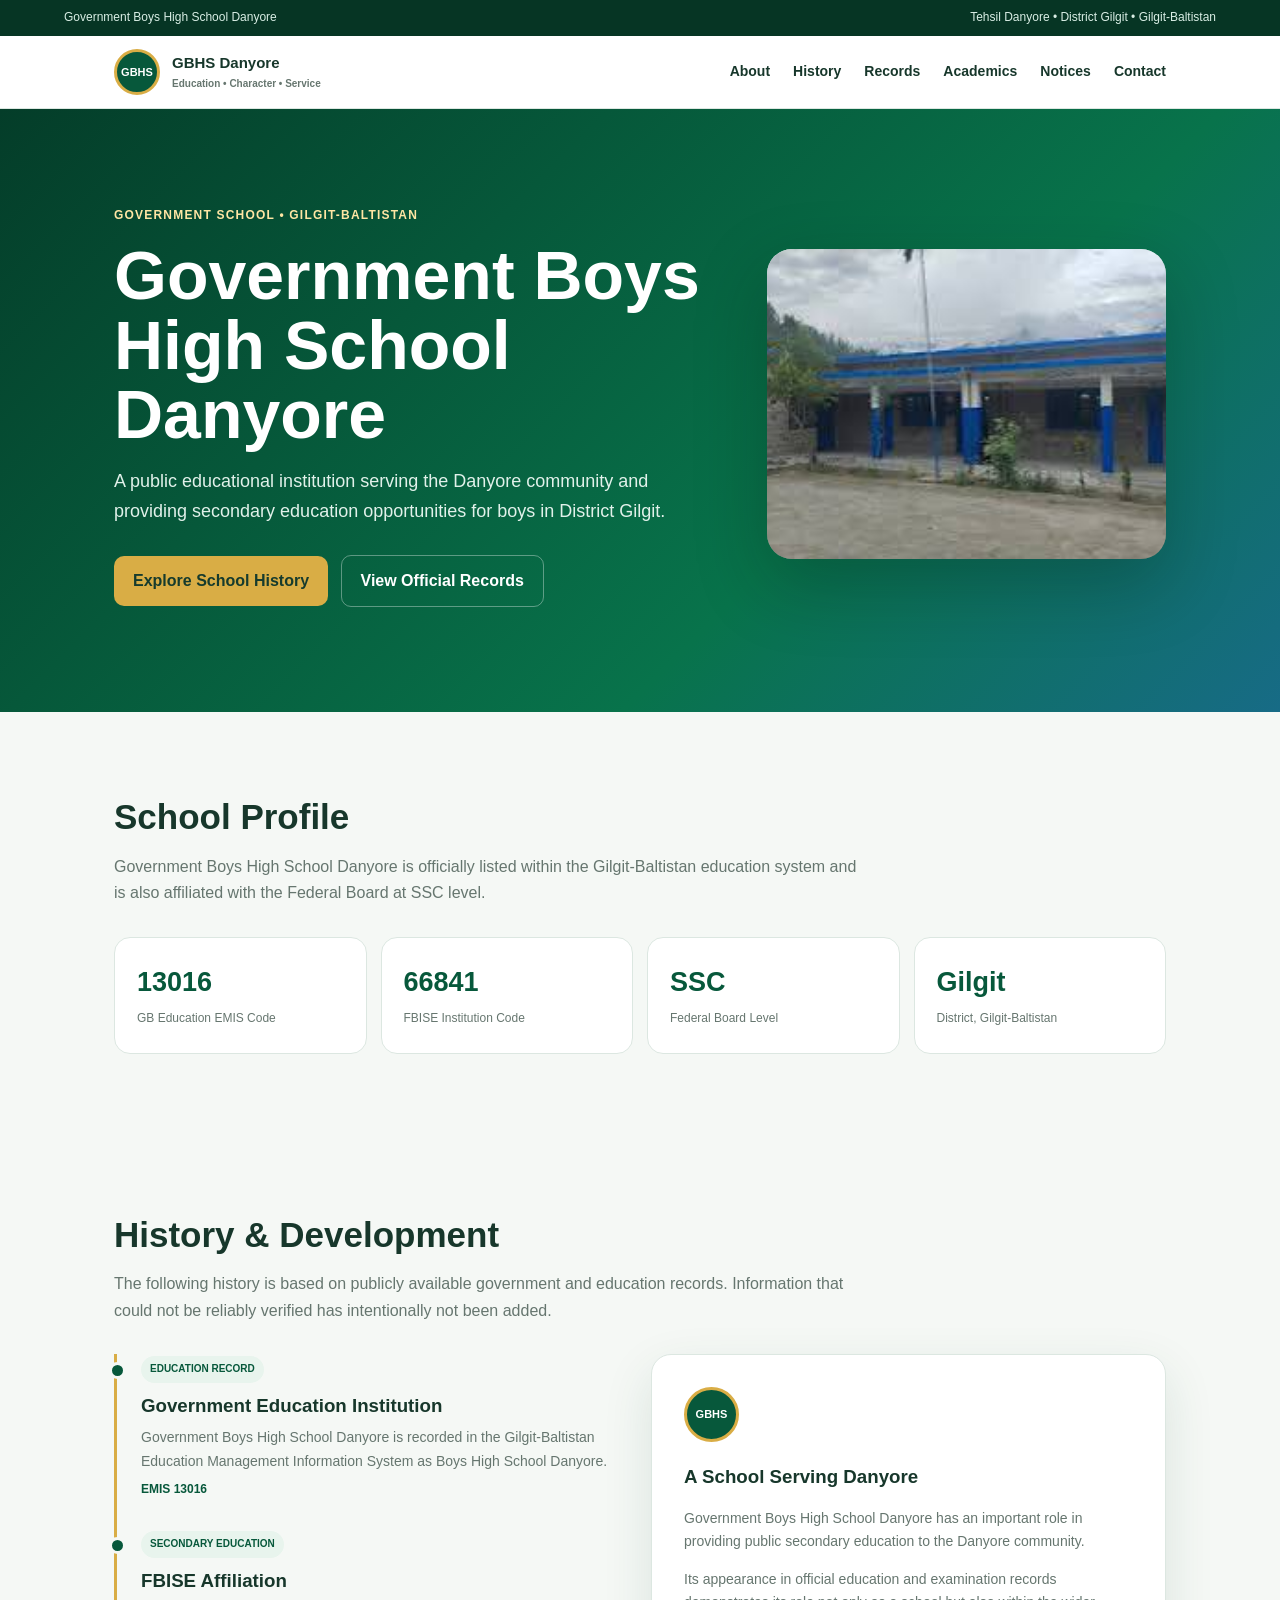
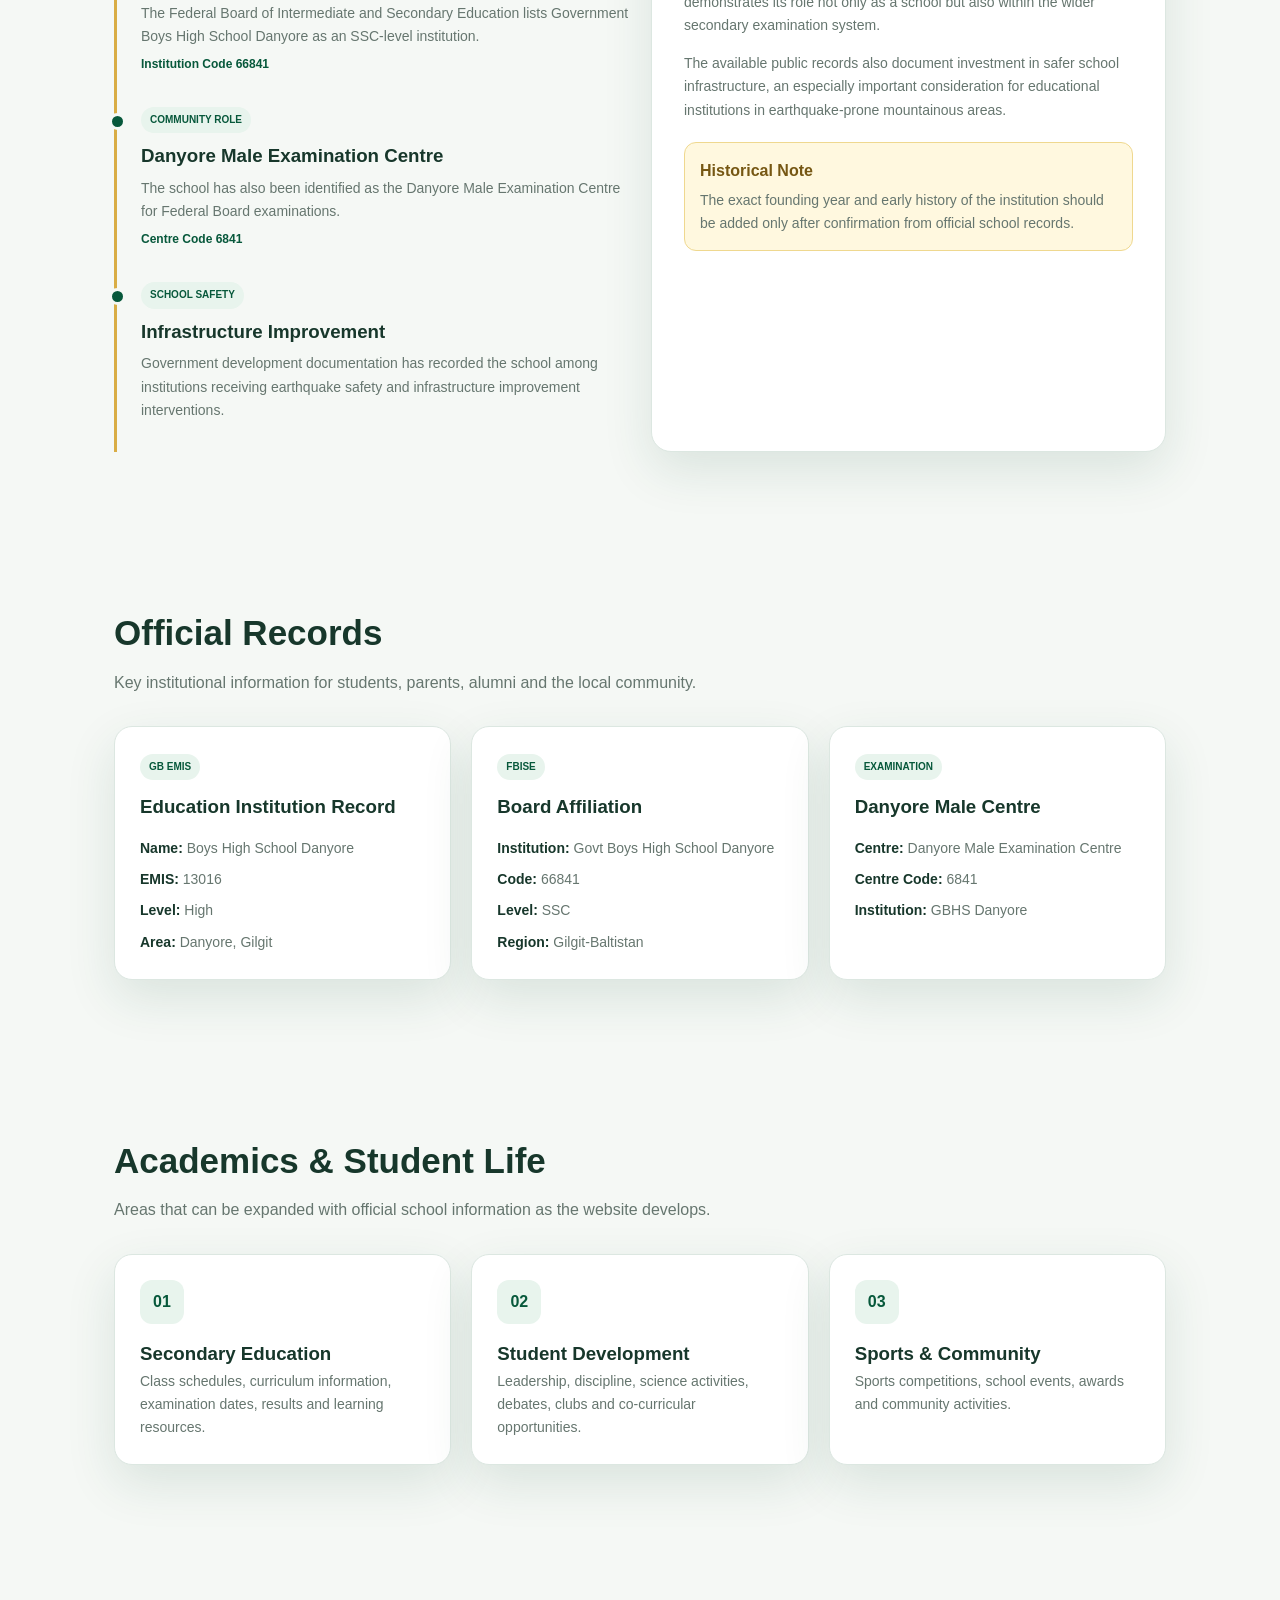
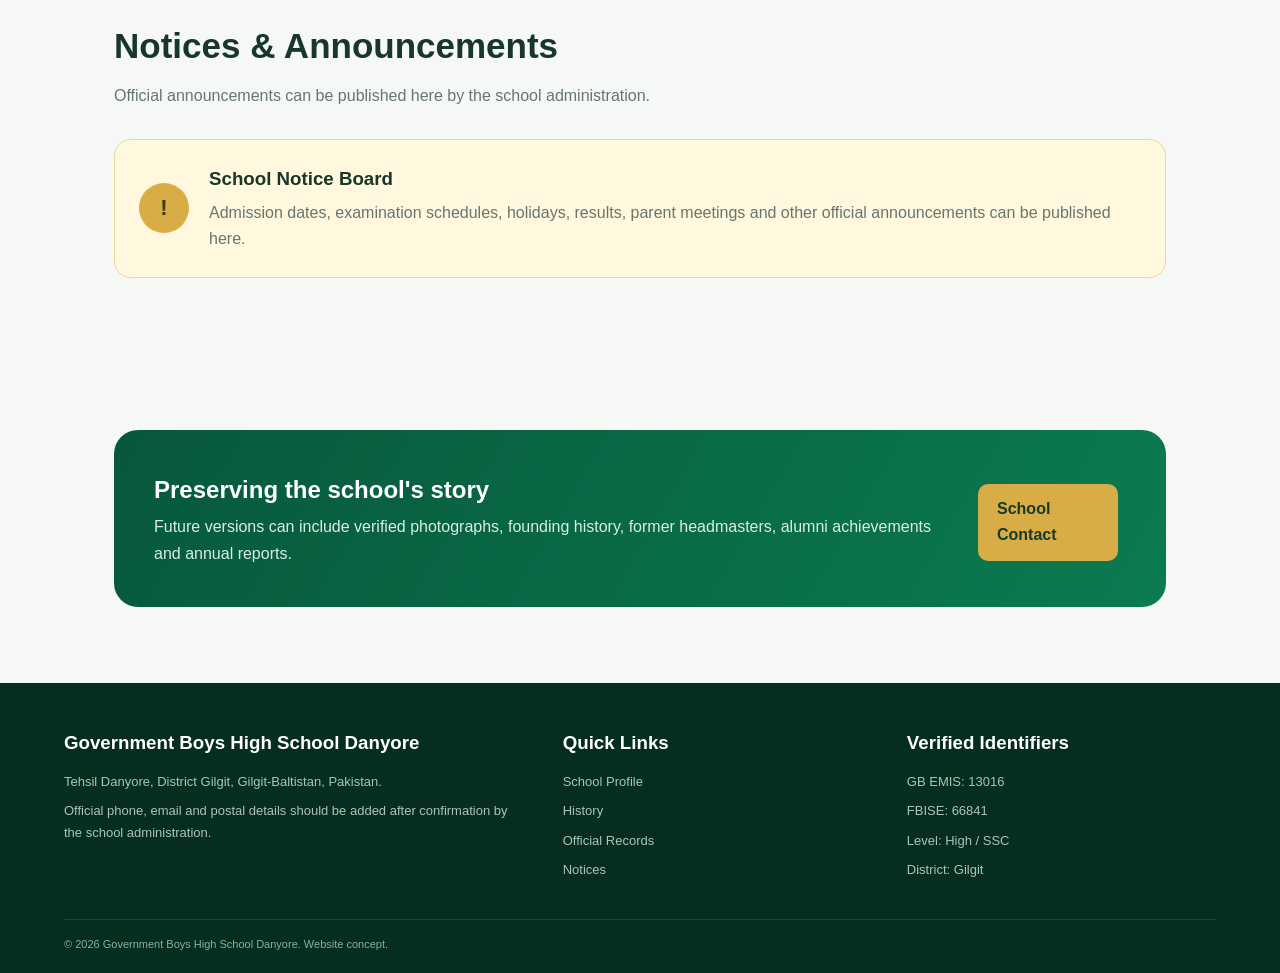
==== index.html @ 3fa6a4c9 "hello" ====
<!DOCTYPE html>
<html lang="en">
<head>
    <meta charset="UTF-8">
    <meta name="viewport" content="width=device-width, initial-scale=1.0">

    <meta name="description"
          content="Government Boys High School Danyore, Gilgit-Baltistan — school profile, history, academics and official records.">

    <title>Government Boys High School Danyore</title>

    <link rel="stylesheet" href="style.css">
</head>

<body>

<!-- ================= TOP BAR ================= -->

<div class="top-bar">
    <div>Government Boys High School Danyore</div>
    <div>Tehsil Danyore • District Gilgit • Gilgit-Baltistan</div>
</div>


<!-- ================= NAVIGATION ================= -->

<header class="navbar">

    <div class="nav-container">

        <a href="#home" class="brand">

            <div class="school-seal">
                GBHS
            </div>

            <div class="brand-text">
                <strong>GBHS Danyore</strong>
                <small>Education • Character • Service</small>
            </div>

        </a>


        <button class="menu-toggle" id="menuToggle">
            ☰
        </button>


        <nav class="navigation" id="navigation">

            <a href="#about">About</a>

            <a href="#history">History</a>

            <a href="#records">Records</a>

            <a href="#academics">Academics</a>

            <a href="#notices">Notices</a>

            <a href="#contact">Contact</a>

        </nav>

    </div>

</header>



<!-- ================= HERO ================= -->

<section class="hero" id="home">

    <div class="hero-container">

        <div class="hero-content">

            <span class="eyebrow">
                Government School • Gilgit-Baltistan
            </span>

            <h1>
                Government Boys High School Danyore
            </h1>

            <p>
                A public educational institution serving the Danyore
                community and providing secondary education opportunities
                for boys in District Gilgit.
            </p>


            <div class="hero-buttons">

                <a href="#history" class="btn btn-primary">
                    Explore School History
                </a>

                <a href="#records" class="btn btn-outline">
                    View Official Records
                </a>

            </div>

        </div>


        <div class="hero-image">

            <!-- Replace this with the actual school photograph -->
            <img
                src="./assets/Govt. Boys High School Danyore.jfif"
                alt="Government Boys High School Danyore"
                onerror="this.style.display='none'; this.parentElement.classList.add('image-placeholder');"
            >

            <div class="placeholder-content">
                <strong>DANYORE</strong>
                <span>GILGIT-BALTISTAN</span>
            </div>

        </div>

    </div>

</section>



<!-- ================= ABOUT ================= -->

<section class="section" id="about">

    <div class="section-heading">

        <h2>School Profile</h2>

        <p>
            Government Boys High School Danyore is officially listed
            within the Gilgit-Baltistan education system and is also
            affiliated with the Federal Board at SSC level.
        </p>

    </div>


    <div class="statistics">

        <div class="stat-card">

            <strong>13016</strong>

            <span>
                GB Education EMIS Code
            </span>

        </div>


        <div class="stat-card">

            <strong>66841</strong>

            <span>
                FBISE Institution Code
            </span>

        </div>


        <div class="stat-card">

            <strong>SSC</strong>

            <span>
                Federal Board Level
            </span>

        </div>


        <div class="stat-card">

            <strong>Gilgit</strong>

            <span>
                District, Gilgit-Baltistan
            </span>

        </div>

    </div>

</section>



<!-- ================= HISTORY ================= -->

<section class="section history-section" id="history">

    <div class="section-heading">

        <h2>History & Development</h2>

        <p>
            The following history is based on publicly available
            government and education records. Information that could
            not be reliably verified has intentionally not been added.
        </p>

    </div>


    <div class="history-layout">


        <!-- TIMELINE -->

        <div class="timeline">


            <div class="timeline-item">

                <span class="timeline-tag">
                    EDUCATION RECORD
                </span>

                <h3>
                    Government Education Institution
                </h3>

                <p>
                    Government Boys High School Danyore is recorded
                    in the Gilgit-Baltistan Education Management
                    Information System as Boys High School Danyore.
                </p>

                <div class="timeline-date">
                    EMIS 13016
                </div>

            </div>



            <div class="timeline-item">

                <span class="timeline-tag">
                    SECONDARY EDUCATION
                </span>

                <h3>
                    FBISE Affiliation
                </h3>

                <p>
                    The Federal Board of Intermediate and Secondary
                    Education lists Government Boys High School Danyore
                    as an SSC-level institution.
                </p>

                <div class="timeline-date">
                    Institution Code 66841
                </div>

            </div>



            <div class="timeline-item">

                <span class="timeline-tag">
                    COMMUNITY ROLE
                </span>

                <h3>
                    Danyore Male Examination Centre
                </h3>

                <p>
                    The school has also been identified as the Danyore
                    Male Examination Centre for Federal Board examinations.
                </p>

                <div class="timeline-date">
                    Centre Code 6841
                </div>

            </div>



            <div class="timeline-item">

                <span class="timeline-tag">
                    SCHOOL SAFETY
                </span>

                <h3>
                    Infrastructure Improvement
                </h3>

                <p>
                    Government development documentation has recorded
                    the school among institutions receiving earthquake
                    safety and infrastructure improvement interventions.
                </p>

            </div>

        </div>



        <!-- HISTORY CARD -->

        <div class="history-card">

            <div class="history-icon">
                GBHS
            </div>

            <h3>
                A School Serving Danyore
            </h3>

            <p>
                Government Boys High School Danyore has an important
                role in providing public secondary education to the
                Danyore community.
            </p>

            <p>
                Its appearance in official education and examination
                records demonstrates its role not only as a school
                but also within the wider secondary examination system.
            </p>

            <p>
                The available public records also document investment
                in safer school infrastructure, an especially important
                consideration for educational institutions in
                earthquake-prone mountainous areas.
            </p>


            <div class="historical-note">

                <strong>Historical Note</strong>

                <p>
                    The exact founding year and early history of the
                    institution should be added only after confirmation
                    from official school records.
                </p>

            </div>

        </div>

    </div>

</section>



<!-- ================= OFFICIAL RECORDS ================= -->

<section class="section" id="records">

    <div class="section-heading">

        <h2>Official Records</h2>

        <p>
            Key institutional information for students, parents,
            alumni and the local community.
        </p>

    </div>


    <div class="record-grid">


        <article class="record-card">

            <span class="record-label">
                GB EMIS
            </span>

            <h3>
                Education Institution Record
            </h3>

            <ul>

                <li>
                    <strong>Name:</strong>
                    Boys High School Danyore
                </li>

                <li>
                    <strong>EMIS:</strong>
                    13016
                </li>

                <li>
                    <strong>Level:</strong>
                    High
                </li>

                <li>
                    <strong>Area:</strong>
                    Danyore, Gilgit
                </li>

            </ul>

        </article>



        <article class="record-card">

            <span class="record-label">
                FBISE
            </span>

            <h3>
                Board Affiliation
            </h3>

            <ul>

                <li>
                    <strong>Institution:</strong>
                    Govt Boys High School Danyore
                </li>

                <li>
                    <strong>Code:</strong>
                    66841
                </li>

                <li>
                    <strong>Level:</strong>
                    SSC
                </li>

                <li>
                    <strong>Region:</strong>
                    Gilgit-Baltistan
                </li>

            </ul>

        </article>



        <article class="record-card">

            <span class="record-label">
                EXAMINATION
            </span>

            <h3>
                Danyore Male Centre
            </h3>

            <ul>

                <li>
                    <strong>Centre:</strong>
                    Danyore Male Examination Centre
                </li>

                <li>
                    <strong>Centre Code:</strong>
                    6841
                </li>

                <li>
                    <strong>Institution:</strong>
                    GBHS Danyore
                </li>

            </ul>

        </article>

    </div>

</section>



<!-- ================= ACADEMICS ================= -->

<section class="section" id="academics">

    <div class="section-heading">

        <h2>Academics & Student Life</h2>

        <p>
            Areas that can be expanded with official school information
            as the website develops.
        </p>

    </div>


    <div class="feature-grid">


        <article class="feature-card">

            <div class="feature-number">
                01
            </div>

            <h3>
                Secondary Education
            </h3>

            <p>
                Class schedules, curriculum information, examination
                dates, results and learning resources.
            </p>

        </article>



        <article class="feature-card">

            <div class="feature-number">
                02
            </div>

            <h3>
                Student Development
            </h3>

            <p>
                Leadership, discipline, science activities, debates,
                clubs and co-curricular opportunities.
            </p>

        </article>



        <article class="feature-card">

            <div class="feature-number">
                03
            </div>

            <h3>
                Sports & Community
            </h3>

            <p>
                Sports competitions, school events, awards and
                community activities.
            </p>

        </article>

    </div>

</section>



<!-- ================= NOTICES ================= -->

<section class="section" id="notices">

    <div class="section-heading">

        <h2>
            Notices & Announcements
        </h2>

        <p>
            Official announcements can be published here by
            the school administration.
        </p>

    </div>


    <div class="notice-board">

        <div class="notice-icon">
            !
        </div>

        <div>

            <h3>
                School Notice Board
            </h3>

            <p>
                Admission dates, examination schedules, holidays,
                results, parent meetings and other official
                announcements can be published here.
            </p>

        </div>

    </div>

</section>



<!-- ================= FUTURE DEVELOPMENT ================= -->

<section class="section">

    <div class="cta">

        <div>

            <h2>
                Preserving the school's story
            </h2>

            <p>
                Future versions can include verified photographs,
                founding history, former headmasters, alumni
                achievements and annual reports.
            </p>

        </div>

        <a href="#contact" class="btn btn-primary">
            School Contact
        </a>

    </div>

</section>



<!-- ================= FOOTER ================= -->

<footer id="contact">

    <div class="footer-container">


        <div class="footer-column">

            <h3>
                Government Boys High School Danyore
            </h3>

            <p>
                Tehsil Danyore, District Gilgit,
                Gilgit-Baltistan, Pakistan.
            </p>

            <p>
                Official phone, email and postal details
                should be added after confirmation by
                the school administration.
            </p>

        </div>



        <div class="footer-column">

            <h3>
                Quick Links
            </h3>

            <ul>

                <li>
                    <a href="#about">School Profile</a>
                </li>

                <li>
                    <a href="#history">History</a>
                </li>

                <li>
                    <a href="#records">Official Records</a>
                </li>

                <li>
                    <a href="#notices">Notices</a>
                </li>

            </ul>

        </div>



        <div class="footer-column">

            <h3>
                Verified Identifiers
            </h3>

            <ul>

                <li>
                    GB EMIS: 13016
                </li>

                <li>
                    FBISE: 66841
                </li>

                <li>
                    Level: High / SSC
                </li>

                <li>
                    District: Gilgit
                </li>

            </ul>

        </div>

    </div>


    <div class="copyright">

        © <span id="year"></span>
        Government Boys High School Danyore.
        Website concept.

    </div>

</footer>



<script src="script.js"></script>

</body>
</html>
---- style.css ----
/* =====================================================
   GOVERNMENT BOYS HIGH SCHOOL DANYORE
   MAIN WEBSITE STYLES
===================================================== */

:root {

    --green: #07583b;
    --green-dark: #063524;
    --green-light: #0c7b51;

    --gold: #d9ad45;

    --background: #f5f8f5;

    --white: #ffffff;

    --text: #17372b;
    --muted: #66766f;

    --border: #dce7e1;

    --shadow:
        0 18px 50px rgba(22, 79, 56, 0.12);
}


/* =====================================================
   RESET
===================================================== */

* {
    box-sizing: border-box;
    margin: 0;
    padding: 0;
}


html {
    scroll-behavior: smooth;
}


body {

    font-family:
        Inter,
        "Segoe UI",
        Arial,
        sans-serif;

    background: var(--background);

    color: var(--text);

    line-height: 1.65;
}


img {
    max-width: 100%;
    display: block;
}


a {
    color: inherit;
    text-decoration: none;
}


/* =====================================================
   TOP BAR
===================================================== */

.top-bar {

    background: var(--green-dark);

    color: #d9eee5;

    padding:
        8px
        5%;

    display: flex;

    justify-content: space-between;

    align-items: center;

    gap: 15px;

    flex-wrap: wrap;

    font-size: 12px;
}


/* =====================================================
   NAVIGATION
===================================================== */

.navbar {

    position: sticky;

    top: 0;

    z-index: 100;

    background:
        rgba(255,255,255,0.96);

    backdrop-filter:
        blur(12px);

    border-bottom:
        1px solid var(--border);
}


.nav-container {

    max-width: 1180px;

    margin: auto;

    padding:
        13px 5%;

    display: flex;

    align-items: center;

    justify-content: space-between;

    gap: 20px;
}


.brand {

    display: flex;

    align-items: center;

    gap: 12px;

    font-weight: 900;
}


.school-seal {

    width: 46px;

    height: 46px;

    border-radius: 50%;

    background: var(--green);

    border:
        3px solid var(--gold);

    color: white;

    display: grid;

    place-items: center;

    font-size: 11px;
}


.brand-text strong {

    display: block;

    font-size: 15px;
}


.brand-text small {

    display: block;

    color: var(--muted);

    font-size: 10px;

    font-weight: 600;
}


.navigation {

    display: flex;

    align-items: center;

    gap: 23px;

    font-size: 14px;

    font-weight: 700;
}


.navigation a {

    transition:
        color .2s ease;
}


.navigation a:hover {

    color: var(--green-light);
}


.menu-toggle {

    display: none;

    border: 0;

    background: none;

    font-size: 27px;

    cursor: pointer;
}


/* =====================================================
   HERO
===================================================== */

.hero {

    background:
        linear-gradient(
            135deg,
            #043d29,
            #08734b 65%,
            #176b86
        );

    color: white;

    overflow: hidden;
}


.hero-container {

    max-width: 1180px;

    margin: auto;

    padding:
        92px 5%
        105px;

    display: grid;

    grid-template-columns:
        1.2fr
        .8fr;

    gap: 55px;

    align-items: center;
}


.eyebrow {

    color: #ffe6a4;

    font-size: 12px;

    font-weight: 900;

    letter-spacing: .1em;

    text-transform: uppercase;
}


.hero h1 {

    font-size:
        clamp(
            40px,
            6vw,
            68px
        );

    line-height: 1.02;

    margin:
        14px
        0
        18px;
}


.hero p {

    max-width: 650px;

    color: #e1f1ea;

    font-size: 18px;
}


.hero-buttons {

    margin-top: 20px;
}


/* =====================================================
   BUTTONS
===================================================== */

.btn {

    display: inline-block;

    padding:
        12px
        19px;

    border-radius: 10px;

    font-weight: 800;

    margin:
        8px
        8px
        0
        0;

    transition:
        transform .2s ease,
        opacity .2s ease;
}


.btn:hover {

    transform:
        translateY(-2px);

    opacity: .92;
}


.btn-primary {

    background:
        var(--gold);

    color:
        #163b2d;
}


.btn-outline {

    border:
        1px solid
        rgba(255,255,255,.35);

    color:
        white;
}


/* =====================================================
   HERO IMAGE
===================================================== */

.hero-image {

    height: 310px;

    border-radius: 25px;

    overflow: hidden;

    position: relative;

    box-shadow:
        0 25px 70px
        rgba(0,27,16,.27);

    background:
        linear-gradient(
            150deg,
            #dbe9e2 0 28%,
            #9fc5b0 29% 48%,
            #608e77 49% 72%,
            #3e6e5b 73%
        );
}


.hero-image img {

    width: 100%;

    height: 100%;

    object-fit: cover;

    position: relative;

    z-index: 2;
}


.placeholder-content {

    position: absolute;

    inset: auto 22px 22px;

    display: flex;

    justify-content: space-between;

    align-items: center;

    z-index: 1;

    color: white;
}


.placeholder-content strong {

    background:
        rgba(6,61,43,.78);

    padding:
        7px
        12px;

    border-radius: 7px;

    font-size: 12px;

    letter-spacing: .1em;
}


.placeholder-content span {

    font-size: 10px;

    font-weight: 800;
}


/* =====================================================
   GENERAL SECTIONS
===================================================== */

.section {

    max-width: 1180px;

    margin: auto;

    padding:
        76px 5%;
}


.section-heading {

    margin-bottom: 30px;
}


.section-heading h2 {

    font-size: 35px;

    margin-bottom: 8px;
}


.section-heading p {

    color: var(--muted);

    max-width: 750px;
}


/* =====================================================
   STATISTICS
===================================================== */

.statistics {

    display: grid;

    grid-template-columns:
        repeat(4,1fr);

    gap: 14px;
}


.stat-card {

    background: white;

    border:
        1px solid var(--border);

    border-radius: 16px;

    padding: 22px;
}


.stat-card strong {

    display: block;

    color: var(--green);

    font-size: 27px;
}


.stat-card span {

    color: var(--muted);

    font-size: 12px;
}


/* =====================================================
   HISTORY
===================================================== */

.history-layout {

    display: grid;

    grid-template-columns:
        1fr
        1fr;

    gap: 22px;
}


.timeline {

    border-left:
        3px solid
        var(--gold);

    padding-left: 24px;
}


.timeline-item {

    position: relative;

    margin-bottom: 30px;
}


.timeline-item::before {

    content: "";

    position: absolute;

    left: -32px;

    top: 8px;

    width: 11px;

    height: 11px;

    border-radius: 50%;

    background:
        var(--green);

    border:
        3px solid
        var(--background);
}


.timeline-tag {

    display: inline-block;

    background:
        #e8f4ed;

    color:
        var(--green);

    font-size: 10px;

    font-weight: 900;

    padding:
        5px
        9px;

    border-radius: 99px;

    margin-bottom: 8px;
}


.timeline-item h3 {

    margin-bottom: 5px;
}


.timeline-item p {

    color:
        var(--muted);

    font-size: 14px;
}


.timeline-date {

    margin-top: 7px;

    color:
        var(--green);

    font-weight: 800;

    font-size: 12px;
}


.history-card {

    background: white;

    border:
        1px solid
        var(--border);

    border-radius: 20px;

    padding: 32px;

    box-shadow:
        var(--shadow);
}


.history-icon {

    width: 55px;

    height: 55px;

    border-radius: 50%;

    background:
        var(--green);

    border:
        3px solid
        var(--gold);

    color: white;

    display: grid;

    place-items: center;

    font-size: 11px;

    font-weight: 900;

    margin-bottom: 20px;
}


.history-card h3 {

    margin-bottom: 14px;
}


.history-card p {

    color:
        var(--muted);

    font-size: 14px;

    margin-bottom: 15px;
}


.historical-note {

    background:
        #fff8df;

    border:
        1px solid
        #efd88f;

    padding:
        15px;

    border-radius: 12px;

    margin-top: 20px;
}


.historical-note strong {

    color:
        #765713;
}


.historical-note p {

    margin-top: 5px;

    margin-bottom: 0;
}


/* =====================================================
   RECORDS
===================================================== */

.record-grid {

    display: grid;

    grid-template-columns:
        repeat(3,1fr);

    gap: 20px;
}


.record-card {

    background: white;

    border:
        1px solid
        var(--border);

    border-radius: 18px;

    padding: 25px;

    box-shadow:
        var(--shadow);
}


.record-label {

    display: inline-block;

    background:
        #e8f4ed;

    color:
        var(--green);

    padding:
        5px
        9px;

    border-radius: 99px;

    font-size: 10px;

    font-weight: 900;

    margin-bottom: 12px;
}


.record-card h3 {

    margin-bottom: 14px;
}


.record-card ul {

    list-style: none;

    display: grid;

    gap: 8px;

    color:
        var(--muted);

    font-size: 14px;
}


.record-card strong {

    color:
        var(--text);
}


/* =====================================================
   FEATURES
===================================================== */

.feature-grid {

    display: grid;

    grid-template-columns:
        repeat(3,1fr);

    gap: 20px;
}


.feature-card {

    background:
        white;

    border:
        1px solid
        var(--border);

    border-radius:
        18px;

    padding:
        25px;

    box-shadow:
        var(--shadow);
}


.feature-number {

    width: 44px;

    height: 44px;

    border-radius: 12px;

    background:
        #e8f4ed;

    color:
        var(--green);

    display: grid;

    place-items: center;

    font-weight: 900;

    margin-bottom: 15px;
}


.feature-card p {

    color:
        var(--muted);

    font-size: 14px;
}


/* =====================================================
   NOTICE
===================================================== */

.notice-board {

    background:
        #fff8df;

    border:
        1px solid
        #efd88f;

    border-radius:
        17px;

    padding:
        24px;

    display:
        flex;

    align-items:
        center;

    gap:
        20px;
}


.notice-icon {

    width: 50px;

    height: 50px;

    flex-shrink: 0;

    background:
        var(--gold);

    color:
        #46340b;

    border-radius:
        50%;

    display:
        grid;

    place-items:
        center;

    font-weight:
        900;

    font-size:
        22px;
}


.notice-board p {

    color:
        var(--muted);

    margin-top:
        5px;
}


/* =====================================================
   CTA
===================================================== */

.cta {

    background:
        linear-gradient(
            120deg,
            #07583b,
            #0b7b50
        );

    color:
        white;

    border-radius:
        24px;

    padding:
        40px;

    display:
        flex;

    justify-content:
        space-between;

    align-items:
        center;

    gap:
        25px;
}


.cta p {

    color:
        #d9eee5;

    margin-top:
        5px;
}


/* =====================================================
   FOOTER
===================================================== */

footer {

    background:
        #052d20;

    color:
        #d8eae3;

    padding:
        45px
        5%
        20px;
}


.footer-container {

    max-width:
        1180px;

    margin:
        auto;

    display:
        grid;

    grid-template-columns:
        1.5fr
        1fr
        1fr;

    gap:
        35px;
}


.footer-column h3 {

    color:
        white;

    margin-bottom:
        12px;
}


.footer-column p,
.footer-column li {

    color:
        #abc4ba;

    font-size:
        13px;

    margin-bottom:
        8px;
}


.footer-column ul {

    list-style:
        none;
}


.footer-column a:hover {

    color:
        white;
}


.copyright {

    max-width:
        1180px;

    margin:
        30px
        auto
        0;

    padding-top:
        15px;

    border-top:
        1px solid
        rgba(255,255,255,.1);

    color:
        #90ada2;

    font-size:
        11px;
}


/* =====================================================
   MOBILE
===================================================== */

@media(max-width: 800px) {

    .navigation {

        display: none;

        position: absolute;

        top: 72px;

        left: 0;

        right: 0;

        background: white;

        padding: 20px 5%;

        flex-direction: column;

        align-items: flex-start;

        box-shadow:
            0 15px 30px
            rgba(0,0,0,.1);
    }


    .navigation.active {

        display: flex;
    }


    .menu-toggle {

        display: block;
    }


    .hero-container {

        grid-template-columns: 1fr;

        padding-top: 60px;
    }


    .history-layout {

        grid-template-columns: 1fr;
    }


    .statistics {

        grid-template-columns:
            1fr 1fr;
    }


    .record-grid,
    .feature-grid {

        grid-template-columns:
            1fr;
    }


    .footer-container {

        grid-template-columns:
            1fr;
    }


    .cta {

        display: block;
    }


    .cta .btn {

        margin-top:
            18px;
    }

}


@media(max-width: 480px) {

    .statistics {

        grid-template-columns:
            1fr;
    }


    .hero h1 {

        font-size:
            40px;
    }


    .section {

        padding:
            55px 5%;
    }


    .notice-board {

        align-items:
            flex-start;
    }

}
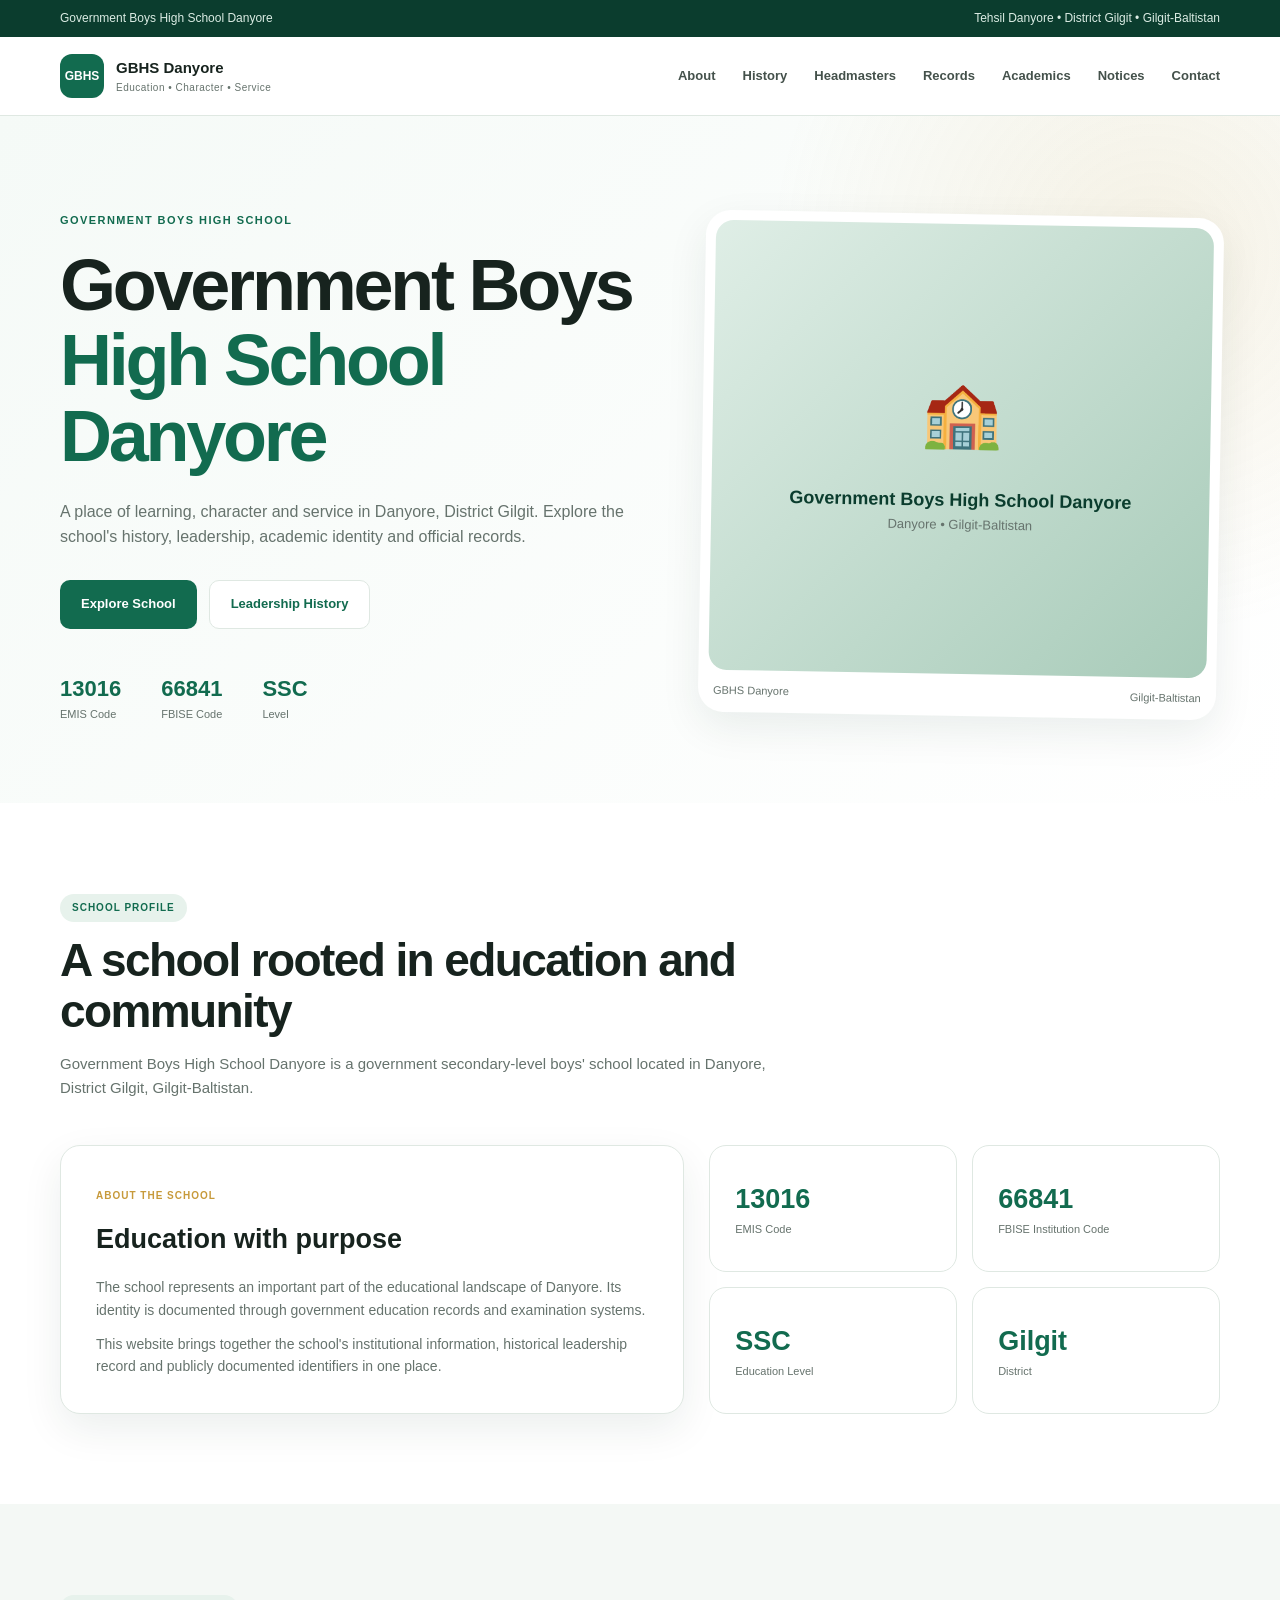
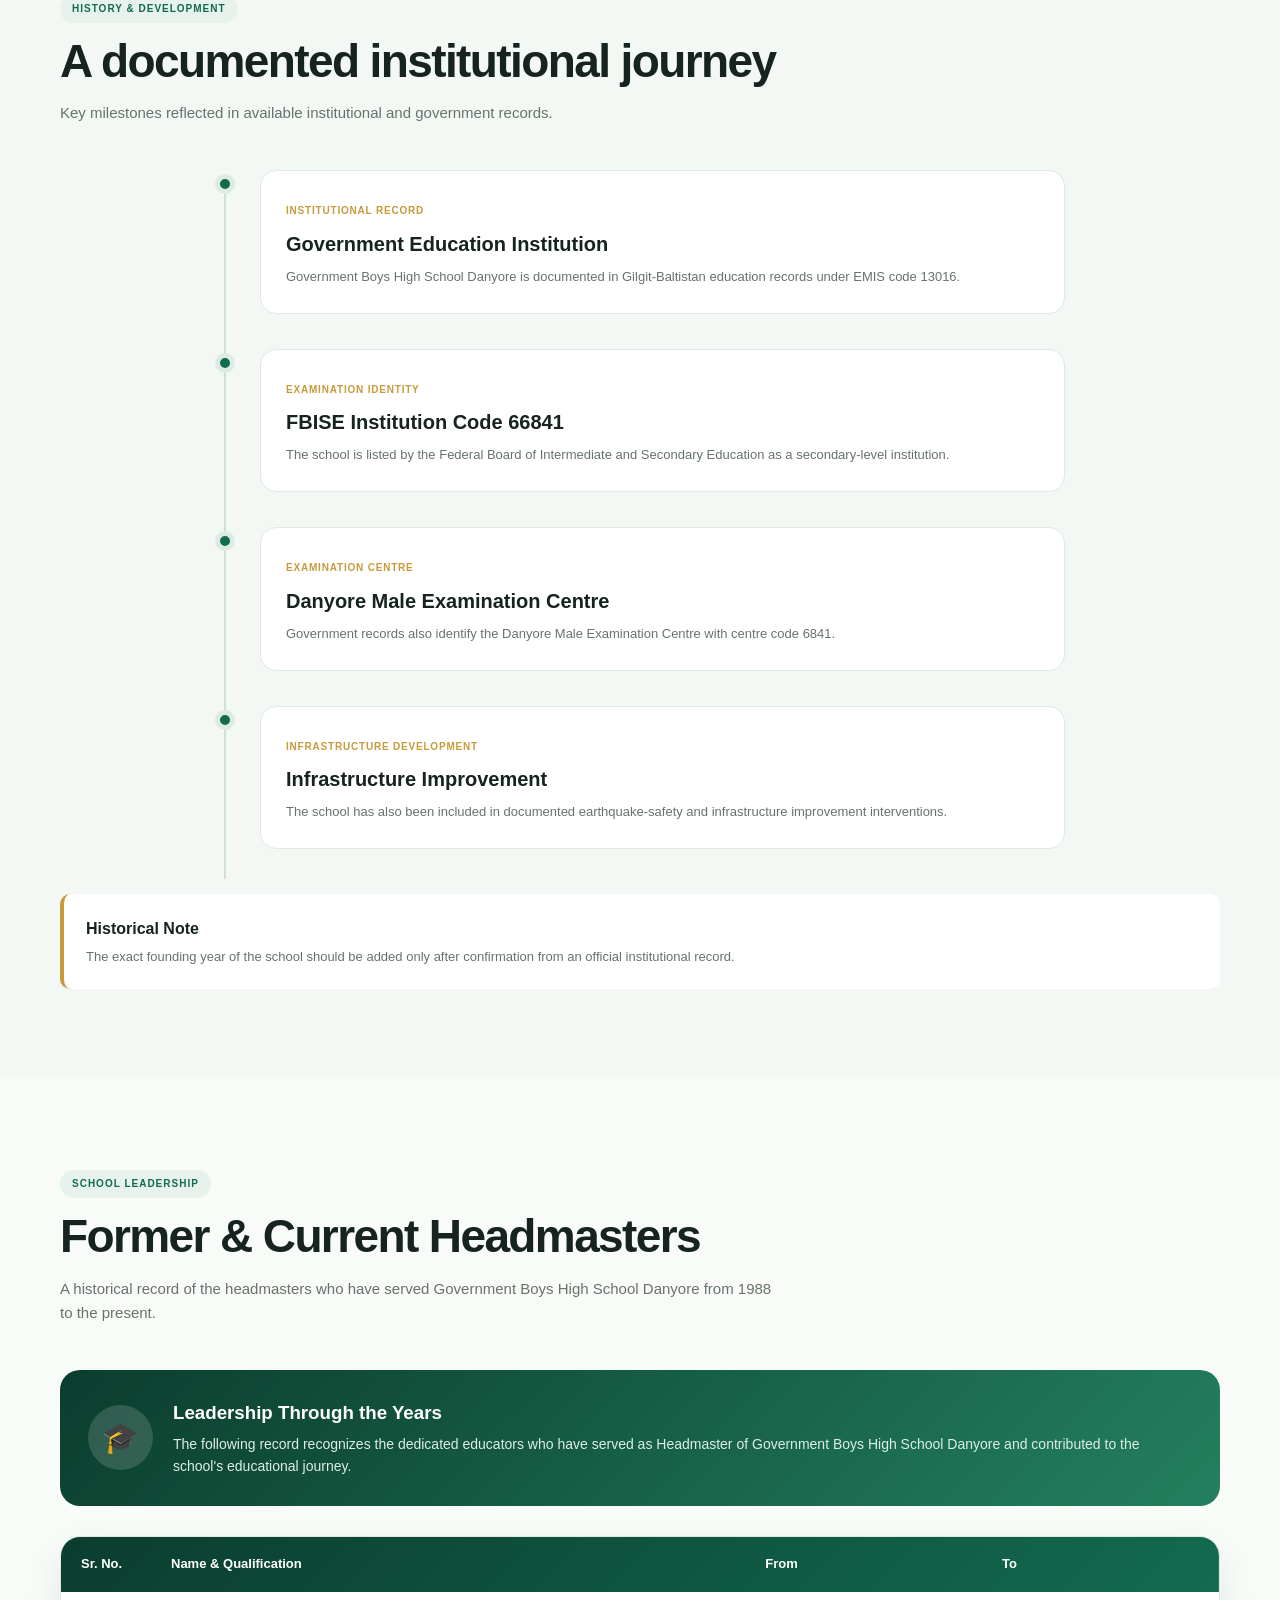
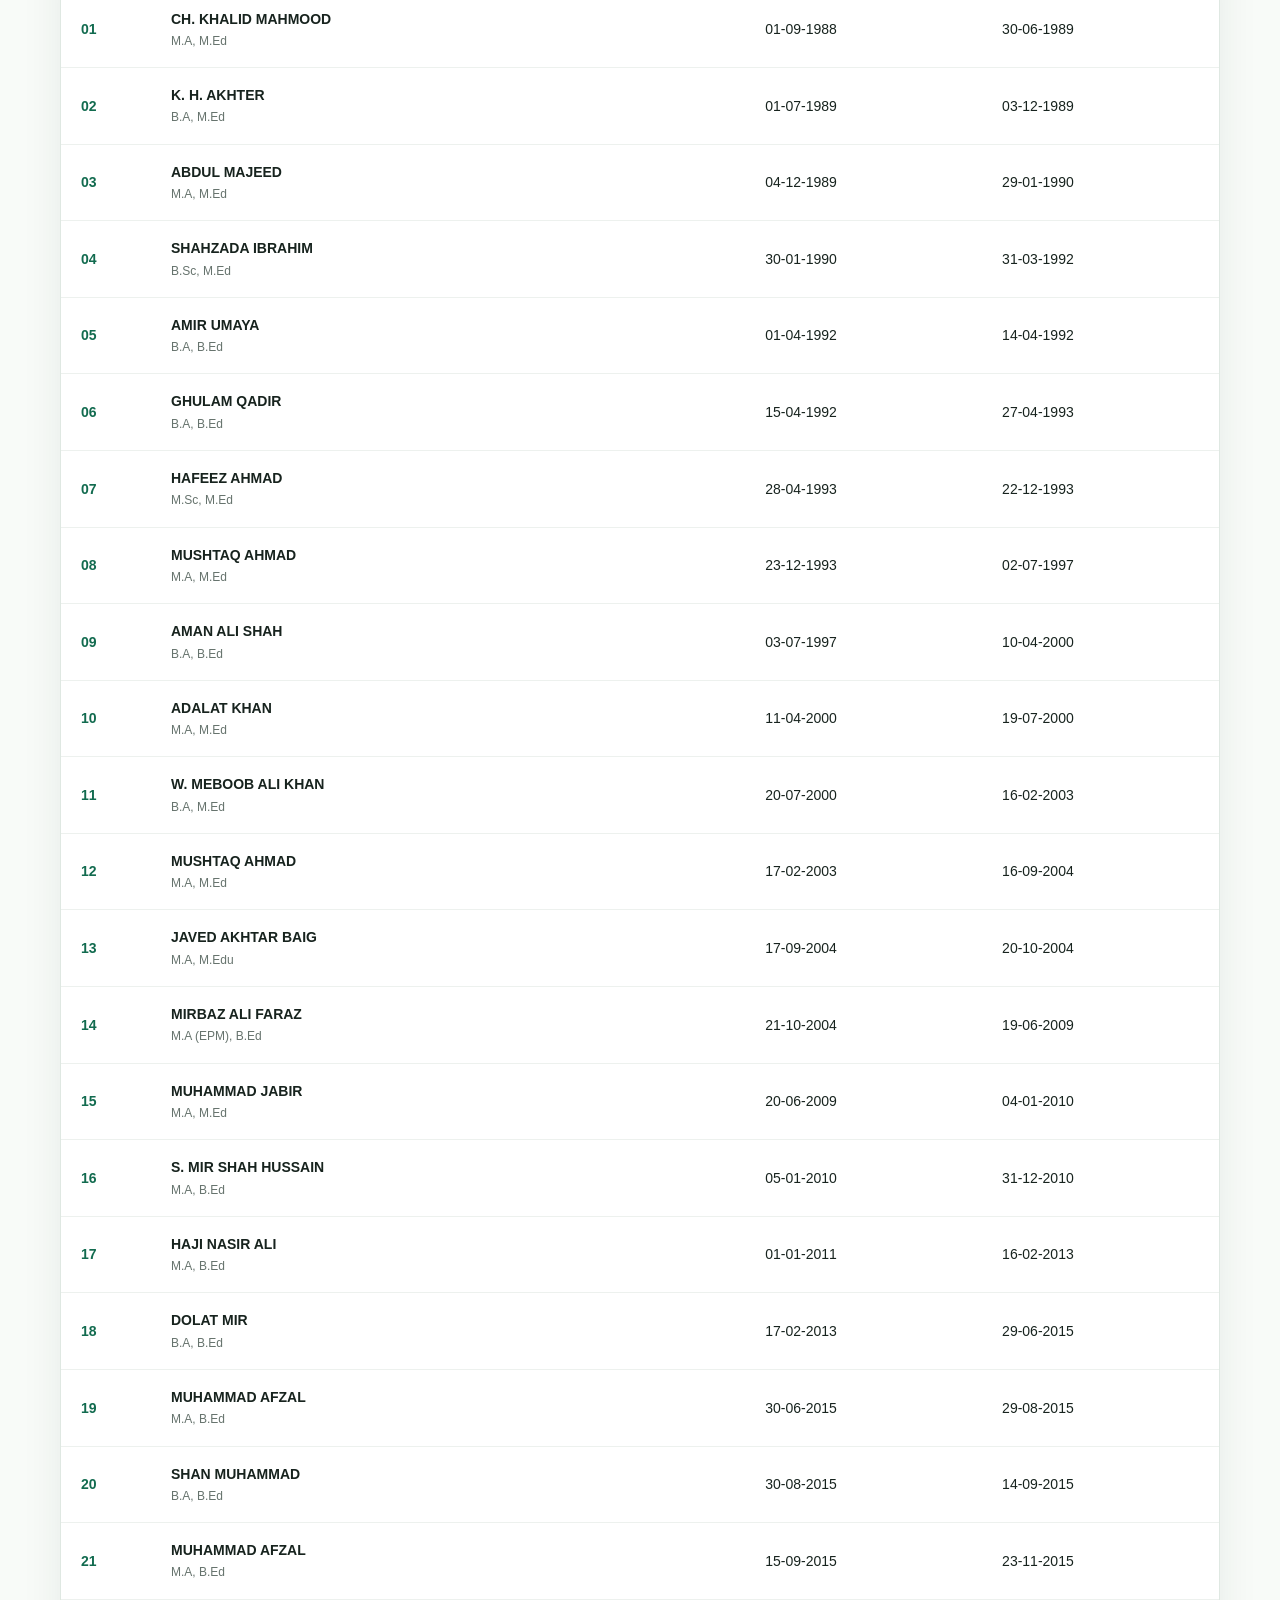
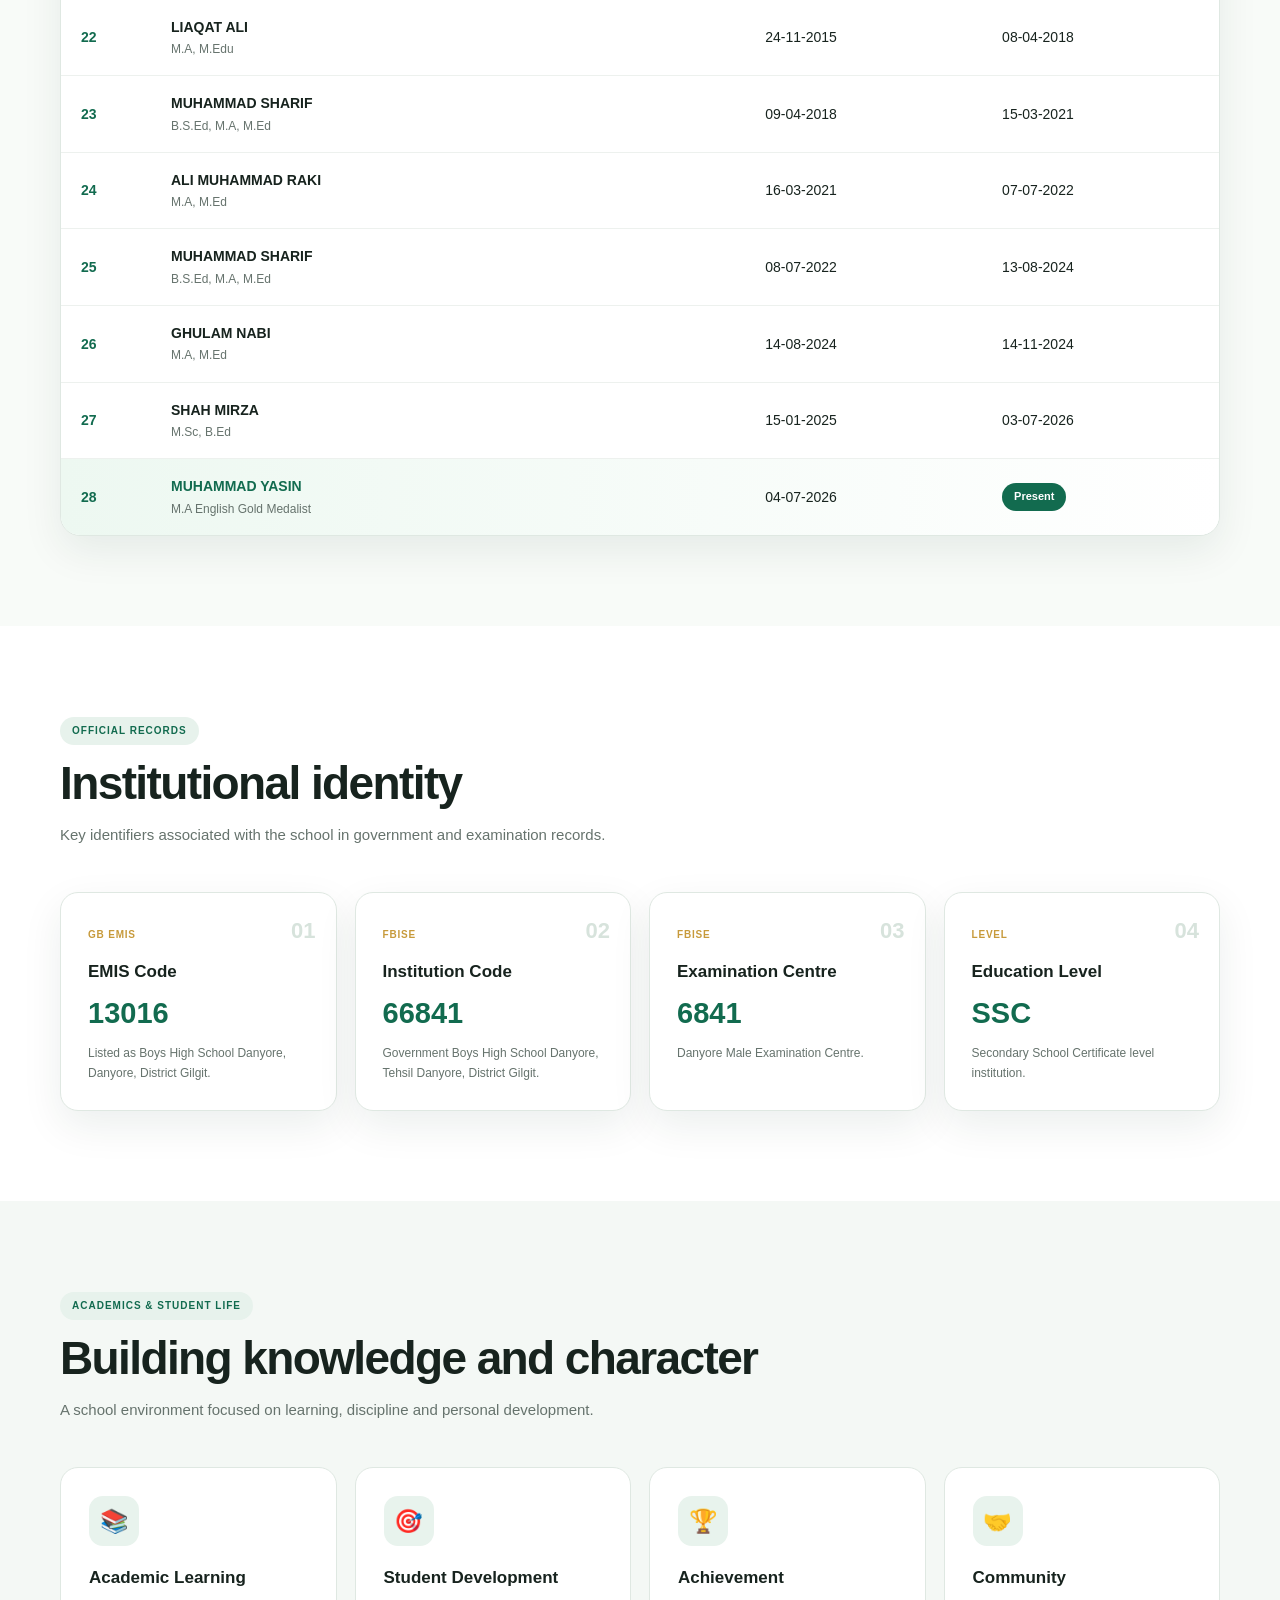
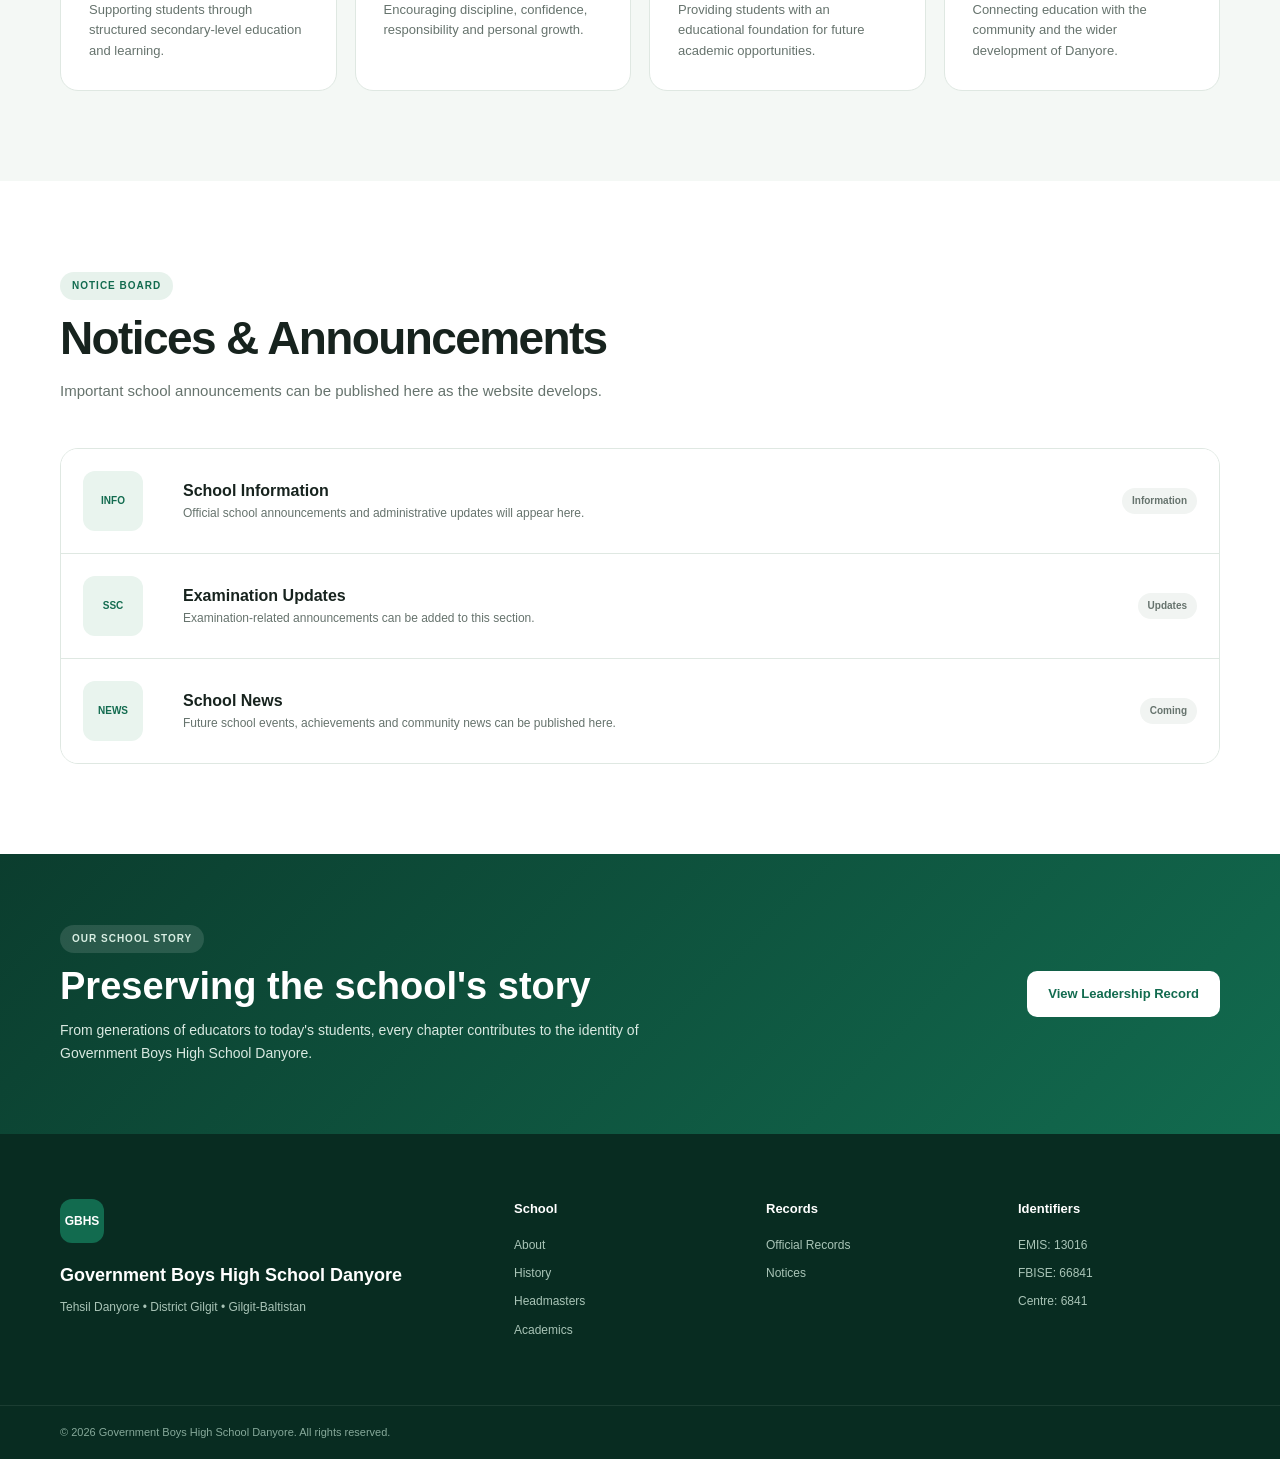
==== commit a5a566f7: "headmasters data added" ====
--- a/index.html
+++ b/index.html
@@ -2,10 +2,12 @@
 <html lang="en">
 <head>
     <meta charset="UTF-8">
-    <meta name="viewport" content="width=device-width, initial-scale=1.0">
+
+    <meta name="viewport"
+          content="width=device-width, initial-scale=1.0">
 
     <meta name="description"
-          content="Government Boys High School Danyore, Gilgit-Baltistan — school profile, history, academics and official records.">
+          content="Government Boys High School Danyore, Tehsil Danyore, District Gilgit, Gilgit-Baltistan">
 
     <title>Government Boys High School Danyore</title>
 
@@ -14,36 +16,61 @@
 
 <body>
 
-<!-- ================= TOP BAR ================= -->
+<!-- =====================================================
+     TOP BAR
+===================================================== -->
 
 <div class="top-bar">
-    <div>Government Boys High School Danyore</div>
-    <div>Tehsil Danyore • District Gilgit • Gilgit-Baltistan</div>
+
+    <div class="container top-bar-inner">
+
+        <span>
+            Government Boys High School Danyore
+        </span>
+
+        <span>
+            Tehsil Danyore • District Gilgit • Gilgit-Baltistan
+        </span>
+
+    </div>
+
 </div>
 
 
-<!-- ================= NAVIGATION ================= -->
-
-<header class="navbar">
-
-    <div class="nav-container">
+<!-- =====================================================
+     NAVIGATION
+===================================================== -->
+
+<header class="navbar" id="navbar">
+
+    <div class="container nav-inner">
 
         <a href="#home" class="brand">
 
-            <div class="school-seal">
+            <div class="brand-mark">
                 GBHS
             </div>
 
             <div class="brand-text">
+
                 <strong>GBHS Danyore</strong>
-                <small>Education • Character • Service</small>
+
+                <span>
+                    Education • Character • Service
+                </span>
+
             </div>
 
         </a>
 
 
-        <button class="menu-toggle" id="menuToggle">
+        <button
+            class="menu-toggle"
+            id="menuToggle"
+            aria-label="Open navigation">
+
             ☰
+
         </button>
 
 
@@ -53,6 +80,8 @@
 
             <a href="#history">History</a>
 
+            <a href="#headmasters">Headmasters</a>
+
             <a href="#records">Records</a>
 
             <a href="#academics">Academics</a>
@@ -68,57 +97,112 @@
 </header>
 
 
-
-<!-- ================= HERO ================= -->
+<!-- =====================================================
+     HERO
+===================================================== -->
+
+<main>
 
 <section class="hero" id="home">
 
-    <div class="hero-container">
+    <div class="container hero-grid">
 
         <div class="hero-content">
 
             <span class="eyebrow">
-                Government School • Gilgit-Baltistan
+                GOVERNMENT BOYS HIGH SCHOOL
             </span>
 
             <h1>
-                Government Boys High School Danyore
+                Government Boys<br>
+                <span>High School Danyore</span>
             </h1>
 
             <p>
-                A public educational institution serving the Danyore
-                community and providing secondary education opportunities
-                for boys in District Gilgit.
+                A place of learning, character and service in
+                Danyore, District Gilgit. Explore the school's
+                history, leadership, academic identity and
+                official records.
             </p>
 
 
             <div class="hero-buttons">
 
-                <a href="#history" class="btn btn-primary">
-                    Explore School History
+                <a href="#about" class="btn btn-primary">
+                    Explore School
                 </a>
 
-                <a href="#records" class="btn btn-outline">
-                    View Official Records
+                <a href="#headmasters" class="btn btn-secondary">
+                    Leadership History
                 </a>
 
             </div>
 
-        </div>
-
-
-        <div class="hero-image">
-
-            <!-- Replace this with the actual school photograph -->
-            <img
-                src="./assets/Govt. Boys High School Danyore.jfif"
-                alt="Government Boys High School Danyore"
-                onerror="this.style.display='none'; this.parentElement.classList.add('image-placeholder');"
-            >
-
-            <div class="placeholder-content">
-                <strong>DANYORE</strong>
-                <span>GILGIT-BALTISTAN</span>
+
+            <div class="hero-meta">
+
+                <div>
+                    <strong>13016</strong>
+                    <span>EMIS Code</span>
+                </div>
+
+                <div>
+                    <strong>66841</strong>
+                    <span>FBISE Code</span>
+                </div>
+
+                <div>
+                    <strong>SSC</strong>
+                    <span>Level</span>
+                </div>
+
+            </div>
+
+        </div>
+
+
+        <div class="hero-image-card">
+
+            <div class="hero-image">
+
+                <img
+                    src="assets/danyore-school.jpg"
+                    alt="Government Boys High School Danyore"
+                    onerror="
+                    this.style.display='none';
+                    this.parentElement.classList.add('image-placeholder');
+                    "
+                >
+
+                <div class="placeholder-content">
+
+                    <div class="placeholder-icon">
+                        🏫
+                    </div>
+
+                    <strong>
+                        Government Boys High School Danyore
+                    </strong>
+
+                    <span>
+                        Danyore • Gilgit-Baltistan
+                    </span>
+
+                </div>
+
+            </div>
+
+
+            <div class="hero-image-caption">
+
+                <span>
+                    GBHS Danyore
+                </span>
+
+                <span>
+                    Gilgit-Baltistan
+                </span>
+
             </div>
 
         </div>
@@ -128,67 +212,929 @@
 </section>
 
 
-
-<!-- ================= ABOUT ================= -->
+<!-- =====================================================
+     ABOUT / SCHOOL PROFILE
+===================================================== -->
 
 <section class="section" id="about">
 
-    <div class="section-heading">
-
-        <h2>School Profile</h2>
-
-        <p>
-            Government Boys High School Danyore is officially listed
-            within the Gilgit-Baltistan education system and is also
-            affiliated with the Federal Board at SSC level.
-        </p>
+    <div class="container">
+
+        <div class="section-heading">
+
+            <span class="section-badge">
+                SCHOOL PROFILE
+            </span>
+
+            <h2>
+                A school rooted in education and community
+            </h2>
+
+            <p>
+                Government Boys High School Danyore is a
+                government secondary-level boys' school located
+                in Danyore, District Gilgit, Gilgit-Baltistan.
+            </p>
+
+        </div>
+
+
+        <div class="profile-grid">
+
+            <div class="profile-card profile-main">
+
+                <span class="card-label">
+                    ABOUT THE SCHOOL
+                </span>
+
+                <h3>
+                    Education with purpose
+                </h3>
+
+                <p>
+                    The school represents an important part of
+                    the educational landscape of Danyore. Its
+                    identity is documented through government
+                    education records and examination systems.
+                </p>
+
+                <p>
+                    This website brings together the school's
+                    institutional information, historical
+                    leadership record and publicly documented
+                    identifiers in one place.
+                </p>
+
+            </div>
+
+
+            <div class="stats-grid">
+
+                <div class="stat-card">
+
+                    <strong>13016</strong>
+
+                    <span>
+                        EMIS Code
+                    </span>
+
+                </div>
+
+
+                <div class="stat-card">
+
+                    <strong>66841</strong>
+
+                    <span>
+                        FBISE Institution Code
+                    </span>
+
+                </div>
+
+
+                <div class="stat-card">
+
+                    <strong>SSC</strong>
+
+                    <span>
+                        Education Level
+                    </span>
+
+                </div>
+
+
+                <div class="stat-card">
+
+                    <strong>Gilgit</strong>
+
+                    <span>
+                        District
+                    </span>
+
+                </div>
+
+            </div>
+
+        </div>
 
     </div>
 
-
-    <div class="statistics">
-
-        <div class="stat-card">
-
-            <strong>13016</strong>
-
-            <span>
-                GB Education EMIS Code
+</section>
+
+
+<!-- =====================================================
+     HISTORY
+===================================================== -->
+
+<section class="section section-soft" id="history">
+
+    <div class="container">
+
+        <div class="section-heading">
+
+            <span class="section-badge">
+                HISTORY & DEVELOPMENT
             </span>
 
-        </div>
-
-
-        <div class="stat-card">
-
-            <strong>66841</strong>
-
-            <span>
-                FBISE Institution Code
+            <h2>
+                A documented institutional journey
+            </h2>
+
+            <p>
+                Key milestones reflected in available
+                institutional and government records.
+            </p>
+
+        </div>
+
+
+        <div class="timeline">
+
+            <div class="timeline-item">
+
+                <div class="timeline-dot"></div>
+
+                <div class="timeline-content">
+
+                    <span class="timeline-date">
+                        Institutional Record
+                    </span>
+
+                    <h3>
+                        Government Education Institution
+                    </h3>
+
+                    <p>
+                        Government Boys High School Danyore is
+                        documented in Gilgit-Baltistan education
+                        records under EMIS code 13016.
+                    </p>
+
+                </div>
+
+            </div>
+
+
+            <div class="timeline-item">
+
+                <div class="timeline-dot"></div>
+
+                <div class="timeline-content">
+
+                    <span class="timeline-date">
+                        Examination Identity
+                    </span>
+
+                    <h3>
+                        FBISE Institution Code 66841
+                    </h3>
+
+                    <p>
+                        The school is listed by the Federal Board
+                        of Intermediate and Secondary Education
+                        as a secondary-level institution.
+                    </p>
+
+                </div>
+
+            </div>
+
+
+            <div class="timeline-item">
+
+                <div class="timeline-dot"></div>
+
+                <div class="timeline-content">
+
+                    <span class="timeline-date">
+                        Examination Centre
+                    </span>
+
+                    <h3>
+                        Danyore Male Examination Centre
+                    </h3>
+
+                    <p>
+                        Government records also identify the
+                        Danyore Male Examination Centre with
+                        centre code 6841.
+                    </p>
+
+                </div>
+
+            </div>
+
+
+            <div class="timeline-item">
+
+                <div class="timeline-dot"></div>
+
+                <div class="timeline-content">
+
+                    <span class="timeline-date">
+                        Infrastructure Development
+                    </span>
+
+                    <h3>
+                        Infrastructure Improvement
+                    </h3>
+
+                    <p>
+                        The school has also been included in
+                        documented earthquake-safety and
+                        infrastructure improvement interventions.
+                    </p>
+
+                </div>
+
+            </div>
+
+        </div>
+
+
+        <div class="history-note">
+
+            <strong>
+                Historical Note
+            </strong>
+
+            <p>
+                The exact founding year of the school should be
+                added only after confirmation from an official
+                institutional record.
+            </p>
+
+        </div>
+
+    </div>
+
+</section>
+
+
+<!-- =====================================================
+     HEADMASTERS
+===================================================== -->
+
+<section class="section headmasters-section" id="headmasters">
+
+    <div class="container">
+
+        <div class="section-heading">
+
+            <span class="section-badge">
+                SCHOOL LEADERSHIP
             </span>
 
-        </div>
-
-
-        <div class="stat-card">
-
-            <strong>SSC</strong>
-
-            <span>
-                Federal Board Level
+            <h2>
+                Former & Current Headmasters
+            </h2>
+
+            <p>
+                A historical record of the headmasters who have
+                served Government Boys High School Danyore from
+                1988 to the present.
+            </p>
+
+        </div>
+
+
+        <div class="headmaster-intro">
+
+            <div class="headmaster-icon">
+                🎓
+            </div>
+
+            <div>
+
+                <h3>
+                    Leadership Through the Years
+                </h3>
+
+                <p>
+                    The following record recognizes the dedicated
+                    educators who have served as Headmaster of
+                    Government Boys High School Danyore and
+                    contributed to the school's educational journey.
+                </p>
+
+            </div>
+
+        </div>
+
+
+        <div class="headmaster-table-wrapper">
+
+            <table class="headmaster-table">
+
+                <thead>
+
+                    <tr>
+
+                        <th>
+                            Sr. No.
+                        </th>
+
+                        <th>
+                            Name & Qualification
+                        </th>
+
+                        <th>
+                            From
+                        </th>
+
+                        <th>
+                            To
+                        </th>
+
+                    </tr>
+
+                </thead>
+
+
+                <tbody>
+
+
+                    <tr>
+                        <td>01</td>
+                        <td>
+                            <strong>CH. KHALID MAHMOOD</strong>
+                            <span>M.A, M.Ed</span>
+                        </td>
+                        <td>01-09-1988</td>
+                        <td>30-06-1989</td>
+                    </tr>
+
+
+                    <tr>
+                        <td>02</td>
+                        <td>
+                            <strong>K. H. AKHTER</strong>
+                            <span>B.A, M.Ed</span>
+                        </td>
+                        <td>01-07-1989</td>
+                        <td>03-12-1989</td>
+                    </tr>
+
+
+                    <tr>
+                        <td>03</td>
+                        <td>
+                            <strong>ABDUL MAJEED</strong>
+                            <span>M.A, M.Ed</span>
+                        </td>
+                        <td>04-12-1989</td>
+                        <td>29-01-1990</td>
+                    </tr>
+
+
+                    <tr>
+                        <td>04</td>
+                        <td>
+                            <strong>SHAHZADA IBRAHIM</strong>
+                            <span>B.Sc, M.Ed</span>
+                        </td>
+                        <td>30-01-1990</td>
+                        <td>31-03-1992</td>
+                    </tr>
+
+
+                    <tr>
+                        <td>05</td>
+                        <td>
+                            <strong>AMIR UMAYA</strong>
+                            <span>B.A, B.Ed</span>
+                        </td>
+                        <td>01-04-1992</td>
+                        <td>14-04-1992</td>
+                    </tr>
+
+
+                    <tr>
+                        <td>06</td>
+                        <td>
+                            <strong>GHULAM QADIR</strong>
+                            <span>B.A, B.Ed</span>
+                        </td>
+                        <td>15-04-1992</td>
+                        <td>27-04-1993</td>
+                    </tr>
+
+
+                    <tr>
+                        <td>07</td>
+                        <td>
+                            <strong>HAFEEZ AHMAD</strong>
+                            <span>M.Sc, M.Ed</span>
+                        </td>
+                        <td>28-04-1993</td>
+                        <td>22-12-1993</td>
+                    </tr>
+
+
+                    <tr>
+                        <td>08</td>
+                        <td>
+                            <strong>MUSHTAQ AHMAD</strong>
+                            <span>M.A, M.Ed</span>
+                        </td>
+                        <td>23-12-1993</td>
+                        <td>02-07-1997</td>
+                    </tr>
+
+
+                    <tr>
+                        <td>09</td>
+                        <td>
+                            <strong>AMAN ALI SHAH</strong>
+                            <span>B.A, B.Ed</span>
+                        </td>
+                        <td>03-07-1997</td>
+                        <td>10-04-2000</td>
+                    </tr>
+
+
+                    <tr>
+                        <td>10</td>
+                        <td>
+                            <strong>ADALAT KHAN</strong>
+                            <span>M.A, M.Ed</span>
+                        </td>
+                        <td>11-04-2000</td>
+                        <td>19-07-2000</td>
+                    </tr>
+
+
+                    <tr>
+                        <td>11</td>
+                        <td>
+                            <strong>W. MEBOOB ALI KHAN</strong>
+                            <span>B.A, M.Ed</span>
+                        </td>
+                        <td>20-07-2000</td>
+                        <td>16-02-2003</td>
+                    </tr>
+
+
+                    <tr>
+                        <td>12</td>
+                        <td>
+                            <strong>MUSHTAQ AHMAD</strong>
+                            <span>M.A, M.Ed</span>
+                        </td>
+                        <td>17-02-2003</td>
+                        <td>16-09-2004</td>
+                    </tr>
+
+
+                    <tr>
+                        <td>13</td>
+                        <td>
+                            <strong>JAVED AKHTAR BAIG</strong>
+                            <span>M.A, M.Edu</span>
+                        </td>
+                        <td>17-09-2004</td>
+                        <td>20-10-2004</td>
+                    </tr>
+
+
+                    <tr>
+                        <td>14</td>
+                        <td>
+                            <strong>MIRBAZ ALI FARAZ</strong>
+                            <span>M.A (EPM), B.Ed</span>
+                        </td>
+                        <td>21-10-2004</td>
+                        <td>19-06-2009</td>
+                    </tr>
+
+
+                    <tr>
+                        <td>15</td>
+                        <td>
+                            <strong>MUHAMMAD JABIR</strong>
+                            <span>M.A, M.Ed</span>
+                        </td>
+                        <td>20-06-2009</td>
+                        <td>04-01-2010</td>
+                    </tr>
+
+
+                    <tr>
+                        <td>16</td>
+                        <td>
+                            <strong>S. MIR SHAH HUSSAIN</strong>
+                            <span>M.A, B.Ed</span>
+                        </td>
+                        <td>05-01-2010</td>
+                        <td>31-12-2010</td>
+                    </tr>
+
+
+                    <tr>
+                        <td>17</td>
+                        <td>
+                            <strong>HAJI NASIR ALI</strong>
+                            <span>M.A, B.Ed</span>
+                        </td>
+                        <td>01-01-2011</td>
+                        <td>16-02-2013</td>
+                    </tr>
+
+
+                    <tr>
+                        <td>18</td>
+                        <td>
+                            <strong>DOLAT MIR</strong>
+                            <span>B.A, B.Ed</span>
+                        </td>
+                        <td>17-02-2013</td>
+                        <td>29-06-2015</td>
+                    </tr>
+
+
+                    <tr>
+                        <td>19</td>
+                        <td>
+                            <strong>MUHAMMAD AFZAL</strong>
+                            <span>M.A, B.Ed</span>
+                        </td>
+                        <td>30-06-2015</td>
+                        <td>29-08-2015</td>
+                    </tr>
+
+
+                    <tr>
+                        <td>20</td>
+                        <td>
+                            <strong>SHAN MUHAMMAD</strong>
+                            <span>B.A, B.Ed</span>
+                        </td>
+                        <td>30-08-2015</td>
+                        <td>14-09-2015</td>
+                    </tr>
+
+
+                    <tr>
+                        <td>21</td>
+                        <td>
+                            <strong>MUHAMMAD AFZAL</strong>
+                            <span>M.A, B.Ed</span>
+                        </td>
+                        <td>15-09-2015</td>
+                        <td>23-11-2015</td>
+                    </tr>
+
+
+                    <tr>
+                        <td>22</td>
+                        <td>
+                            <strong>LIAQAT ALI</strong>
+                            <span>M.A, M.Edu</span>
+                        </td>
+                        <td>24-11-2015</td>
+                        <td>08-04-2018</td>
+                    </tr>
+
+
+                    <tr>
+                        <td>23</td>
+                        <td>
+                            <strong>MUHAMMAD SHARIF</strong>
+                            <span>B.S.Ed, M.A, M.Ed</span>
+                        </td>
+                        <td>09-04-2018</td>
+                        <td>15-03-2021</td>
+                    </tr>
+
+
+                    <tr>
+                        <td>24</td>
+                        <td>
+                            <strong>ALI MUHAMMAD RAKI</strong>
+                            <span>M.A, M.Ed</span>
+                        </td>
+                        <td>16-03-2021</td>
+                        <td>07-07-2022</td>
+                    </tr>
+
+
+                    <tr>
+                        <td>25</td>
+                        <td>
+                            <strong>MUHAMMAD SHARIF</strong>
+                            <span>B.S.Ed, M.A, M.Ed</span>
+                        </td>
+                        <td>08-07-2022</td>
+                        <td>13-08-2024</td>
+                    </tr>
+
+
+                    <tr>
+                        <td>26</td>
+                        <td>
+                            <strong>GHULAM NABI</strong>
+                            <span>M.A, M.Ed</span>
+                        </td>
+                        <td>14-08-2024</td>
+                        <td>14-11-2024</td>
+                    </tr>
+
+
+                    <tr>
+                        <td>27</td>
+                        <td>
+                            <strong>SHAH MIRZA</strong>
+                            <span>M.Sc, B.Ed</span>
+                        </td>
+                        <td>15-01-2025</td>
+                        <td>03-07-2026</td>
+                    </tr>
+
+
+                    <tr class="current-headmaster">
+
+                        <td>
+                            28
+                        </td>
+
+                        <td>
+
+                            <strong>
+                                MUHAMMAD YASIN
+                            </strong>
+
+                            <span>
+                                M.A English Gold Medalist
+                            </span>
+
+                        </td>
+
+                        <td>
+                            04-07-2026
+                        </td>
+
+                        <td>
+
+                            <span class="present-badge">
+                                Present
+                            </span>
+
+                        </td>
+
+                    </tr>
+
+
+                </tbody>
+
+            </table>
+
+        </div>
+
+    </div>
+
+</section>
+
+
+<!-- =====================================================
+     OFFICIAL RECORDS
+===================================================== -->
+
+<section class="section" id="records">
+
+    <div class="container">
+
+        <div class="section-heading">
+
+            <span class="section-badge">
+                OFFICIAL RECORDS
             </span>
 
-        </div>
-
-
-        <div class="stat-card">
-
-            <strong>Gilgit</strong>
-
-            <span>
-                District, Gilgit-Baltistan
+            <h2>
+                Institutional identity
+            </h2>
+
+            <p>
+                Key identifiers associated with the school in
+                government and examination records.
+            </p>
+
+        </div>
+
+
+        <div class="records-grid">
+
+
+            <div class="record-card">
+
+                <div class="record-number">
+                    01
+                </div>
+
+                <span class="record-source">
+                    GB EMIS
+                </span>
+
+                <h3>
+                    EMIS Code
+                </h3>
+
+                <strong class="record-value">
+                    13016
+                </strong>
+
+                <p>
+                    Listed as Boys High School Danyore,
+                    Danyore, District Gilgit.
+                </p>
+
+            </div>
+
+
+            <div class="record-card">
+
+                <div class="record-number">
+                    02
+                </div>
+
+                <span class="record-source">
+                    FBISE
+                </span>
+
+                <h3>
+                    Institution Code
+                </h3>
+
+                <strong class="record-value">
+                    66841
+                </strong>
+
+                <p>
+                    Government Boys High School Danyore,
+                    Tehsil Danyore, District Gilgit.
+                </p>
+
+            </div>
+
+
+            <div class="record-card">
+
+                <div class="record-number">
+                    03
+                </div>
+
+                <span class="record-source">
+                    FBISE
+                </span>
+
+                <h3>
+                    Examination Centre
+                </h3>
+
+                <strong class="record-value">
+                    6841
+                </strong>
+
+                <p>
+                    Danyore Male Examination Centre.
+                </p>
+
+            </div>
+
+
+            <div class="record-card">
+
+                <div class="record-number">
+                    04
+                </div>
+
+                <span class="record-source">
+                    LEVEL
+                </span>
+
+                <h3>
+                    Education Level
+                </h3>
+
+                <strong class="record-value">
+                    SSC
+                </strong>
+
+                <p>
+                    Secondary School Certificate level
+                    institution.
+                </p>
+
+            </div>
+
+
+        </div>
+
+    </div>
+
+</section>
+
+
+<!-- =====================================================
+     ACADEMICS
+===================================================== -->
+
+<section class="section section-soft" id="academics">
+
+    <div class="container">
+
+        <div class="section-heading">
+
+            <span class="section-badge">
+                ACADEMICS & STUDENT LIFE
             </span>
 
+            <h2>
+                Building knowledge and character
+            </h2>
+
+            <p>
+                A school environment focused on learning,
+                discipline and personal development.
+            </p>
+
+        </div>
+
+
+        <div class="features-grid">
+
+
+            <div class="feature-card">
+
+                <div class="feature-icon">
+                    📚
+                </div>
+
+                <h3>
+                    Academic Learning
+                </h3>
+
+                <p>
+                    Supporting students through structured
+                    secondary-level education and learning.
+                </p>
+
+            </div>
+
+
+            <div class="feature-card">
+
+                <div class="feature-icon">
+                    🎯
+                </div>
+
+                <h3>
+                    Student Development
+                </h3>
+
+                <p>
+                    Encouraging discipline, confidence,
+                    responsibility and personal growth.
+                </p>
+
+            </div>
+
+
+            <div class="feature-card">
+
+                <div class="feature-icon">
+                    🏆
+                </div>
+
+                <h3>
+                    Achievement
+                </h3>
+
+                <p>
+                    Providing students with an educational
+                    foundation for future academic opportunities.
+                </p>
+
+            </div>
+
+
+            <div class="feature-card">
+
+                <div class="feature-icon">
+                    🤝
+                </div>
+
+                <h3>
+                    Community
+                </h3>
+
+                <p>
+                    Connecting education with the community
+                    and the wider development of Danyore.
+                </p>
+
+            </div>
+
+
         </div>
 
     </div>
@@ -196,455 +1142,161 @@
 </section>
 
 
-
-<!-- ================= HISTORY ================= -->
-
-<section class="section history-section" id="history">
-
-    <div class="section-heading">
-
-        <h2>History & Development</h2>
-
-        <p>
-            The following history is based on publicly available
-            government and education records. Information that could
-            not be reliably verified has intentionally not been added.
-        </p>
+<!-- =====================================================
+     NOTICES
+===================================================== -->
+
+<section class="section" id="notices">
+
+    <div class="container">
+
+        <div class="section-heading">
+
+            <span class="section-badge">
+                NOTICE BOARD
+            </span>
+
+            <h2>
+                Notices & Announcements
+            </h2>
+
+            <p>
+                Important school announcements can be published
+                here as the website develops.
+            </p>
+
+        </div>
+
+
+        <div class="notice-board">
+
+
+            <div class="notice-item">
+
+                <div class="notice-date">
+
+                    <strong>
+                        INFO
+                    </strong>
+
+                </div>
+
+                <div class="notice-content">
+
+                    <h3>
+                        School Information
+                    </h3>
+
+                    <p>
+                        Official school announcements and
+                        administrative updates will appear here.
+                    </p>
+
+                </div>
+
+                <span class="notice-status">
+                    Information
+                </span>
+
+            </div>
+
+
+            <div class="notice-item">
+
+                <div class="notice-date">
+
+                    <strong>
+                        SSC
+                    </strong>
+
+                </div>
+
+                <div class="notice-content">
+
+                    <h3>
+                        Examination Updates
+                    </h3>
+
+                    <p>
+                        Examination-related announcements can
+                        be added to this section.
+                    </p>
+
+                </div>
+
+                <span class="notice-status">
+                    Updates
+                </span>
+
+            </div>
+
+
+            <div class="notice-item">
+
+                <div class="notice-date">
+
+                    <strong>
+                        NEWS
+                    </strong>
+
+                </div>
+
+                <div class="notice-content">
+
+                    <h3>
+                        School News
+                    </h3>
+
+                    <p>
+                        Future school events, achievements and
+                        community news can be published here.
+                    </p>
+
+                </div>
+
+                <span class="notice-status">
+                    Coming
+                </span>
+
+            </div>
+
+
+        </div>
 
     </div>
 
-
-    <div class="history-layout">
-
-
-        <!-- TIMELINE -->
-
-        <div class="timeline">
-
-
-            <div class="timeline-item">
-
-                <span class="timeline-tag">
-                    EDUCATION RECORD
-                </span>
-
-                <h3>
-                    Government Education Institution
-                </h3>
-
-                <p>
-                    Government Boys High School Danyore is recorded
-                    in the Gilgit-Baltistan Education Management
-                    Information System as Boys High School Danyore.
-                </p>
-
-                <div class="timeline-date">
-                    EMIS 13016
-                </div>
-
-            </div>
-
-
-
-            <div class="timeline-item">
-
-                <span class="timeline-tag">
-                    SECONDARY EDUCATION
-                </span>
-
-                <h3>
-                    FBISE Affiliation
-                </h3>
-
-                <p>
-                    The Federal Board of Intermediate and Secondary
-                    Education lists Government Boys High School Danyore
-                    as an SSC-level institution.
-                </p>
-
-                <div class="timeline-date">
-                    Institution Code 66841
-                </div>
-
-            </div>
-
-
-
-            <div class="timeline-item">
-
-                <span class="timeline-tag">
-                    COMMUNITY ROLE
-                </span>
-
-                <h3>
-                    Danyore Male Examination Centre
-                </h3>
-
-                <p>
-                    The school has also been identified as the Danyore
-                    Male Examination Centre for Federal Board examinations.
-                </p>
-
-                <div class="timeline-date">
-                    Centre Code 6841
-                </div>
-
-            </div>
-
-
-
-            <div class="timeline-item">
-
-                <span class="timeline-tag">
-                    SCHOOL SAFETY
-                </span>
-
-                <h3>
-                    Infrastructure Improvement
-                </h3>
-
-                <p>
-                    Government development documentation has recorded
-                    the school among institutions receiving earthquake
-                    safety and infrastructure improvement interventions.
-                </p>
-
-            </div>
-
-        </div>
-
-
-
-        <!-- HISTORY CARD -->
-
-        <div class="history-card">
-
-            <div class="history-icon">
-                GBHS
-            </div>
-
-            <h3>
-                A School Serving Danyore
-            </h3>
-
-            <p>
-                Government Boys High School Danyore has an important
-                role in providing public secondary education to the
-                Danyore community.
-            </p>
-
-            <p>
-                Its appearance in official education and examination
-                records demonstrates its role not only as a school
-                but also within the wider secondary examination system.
-            </p>
-
-            <p>
-                The available public records also document investment
-                in safer school infrastructure, an especially important
-                consideration for educational institutions in
-                earthquake-prone mountainous areas.
-            </p>
-
-
-            <div class="historical-note">
-
-                <strong>Historical Note</strong>
-
-                <p>
-                    The exact founding year and early history of the
-                    institution should be added only after confirmation
-                    from official school records.
-                </p>
-
-            </div>
-
-        </div>
-
-    </div>
-
 </section>
 
 
-
-<!-- ================= OFFICIAL RECORDS ================= -->
-
-<section class="section" id="records">
-
-    <div class="section-heading">
-
-        <h2>Official Records</h2>
-
-        <p>
-            Key institutional information for students, parents,
-            alumni and the local community.
-        </p>
-
-    </div>
-
-
-    <div class="record-grid">
-
-
-        <article class="record-card">
-
-            <span class="record-label">
-                GB EMIS
+<!-- =====================================================
+     CALL TO ACTION
+===================================================== -->
+
+<section class="cta-section">
+
+    <div class="container cta-inner">
+
+        <div>
+
+            <span class="section-badge">
+                OUR SCHOOL STORY
             </span>
-
-            <h3>
-                Education Institution Record
-            </h3>
-
-            <ul>
-
-                <li>
-                    <strong>Name:</strong>
-                    Boys High School Danyore
-                </li>
-
-                <li>
-                    <strong>EMIS:</strong>
-                    13016
-                </li>
-
-                <li>
-                    <strong>Level:</strong>
-                    High
-                </li>
-
-                <li>
-                    <strong>Area:</strong>
-                    Danyore, Gilgit
-                </li>
-
-            </ul>
-
-        </article>
-
-
-
-        <article class="record-card">
-
-            <span class="record-label">
-                FBISE
-            </span>
-
-            <h3>
-                Board Affiliation
-            </h3>
-
-            <ul>
-
-                <li>
-                    <strong>Institution:</strong>
-                    Govt Boys High School Danyore
-                </li>
-
-                <li>
-                    <strong>Code:</strong>
-                    66841
-                </li>
-
-                <li>
-                    <strong>Level:</strong>
-                    SSC
-                </li>
-
-                <li>
-                    <strong>Region:</strong>
-                    Gilgit-Baltistan
-                </li>
-
-            </ul>
-
-        </article>
-
-
-
-        <article class="record-card">
-
-            <span class="record-label">
-                EXAMINATION
-            </span>
-
-            <h3>
-                Danyore Male Centre
-            </h3>
-
-            <ul>
-
-                <li>
-                    <strong>Centre:</strong>
-                    Danyore Male Examination Centre
-                </li>
-
-                <li>
-                    <strong>Centre Code:</strong>
-                    6841
-                </li>
-
-                <li>
-                    <strong>Institution:</strong>
-                    GBHS Danyore
-                </li>
-
-            </ul>
-
-        </article>
-
-    </div>
-
-</section>
-
-
-
-<!-- ================= ACADEMICS ================= -->
-
-<section class="section" id="academics">
-
-    <div class="section-heading">
-
-        <h2>Academics & Student Life</h2>
-
-        <p>
-            Areas that can be expanded with official school information
-            as the website develops.
-        </p>
-
-    </div>
-
-
-    <div class="feature-grid">
-
-
-        <article class="feature-card">
-
-            <div class="feature-number">
-                01
-            </div>
-
-            <h3>
-                Secondary Education
-            </h3>
-
-            <p>
-                Class schedules, curriculum information, examination
-                dates, results and learning resources.
-            </p>
-
-        </article>
-
-
-
-        <article class="feature-card">
-
-            <div class="feature-number">
-                02
-            </div>
-
-            <h3>
-                Student Development
-            </h3>
-
-            <p>
-                Leadership, discipline, science activities, debates,
-                clubs and co-curricular opportunities.
-            </p>
-
-        </article>
-
-
-
-        <article class="feature-card">
-
-            <div class="feature-number">
-                03
-            </div>
-
-            <h3>
-                Sports & Community
-            </h3>
-
-            <p>
-                Sports competitions, school events, awards and
-                community activities.
-            </p>
-
-        </article>
-
-    </div>
-
-</section>
-
-
-
-<!-- ================= NOTICES ================= -->
-
-<section class="section" id="notices">
-
-    <div class="section-heading">
-
-        <h2>
-            Notices & Announcements
-        </h2>
-
-        <p>
-            Official announcements can be published here by
-            the school administration.
-        </p>
-
-    </div>
-
-
-    <div class="notice-board">
-
-        <div class="notice-icon">
-            !
-        </div>
-
-        <div>
-
-            <h3>
-                School Notice Board
-            </h3>
-
-            <p>
-                Admission dates, examination schedules, holidays,
-                results, parent meetings and other official
-                announcements can be published here.
-            </p>
-
-        </div>
-
-    </div>
-
-</section>
-
-
-
-<!-- ================= FUTURE DEVELOPMENT ================= -->
-
-<section class="section">
-
-    <div class="cta">
-
-        <div>
 
             <h2>
                 Preserving the school's story
             </h2>
 
             <p>
-                Future versions can include verified photographs,
-                founding history, former headmasters, alumni
-                achievements and annual reports.
+                From generations of educators to today's
+                students, every chapter contributes to the
+                identity of Government Boys High School Danyore.
             </p>
 
         </div>
 
-        <a href="#contact" class="btn btn-primary">
-            School Contact
+
+        <a href="#headmasters" class="btn btn-light">
+            View Leadership Record
         </a>
 
     </div>
@@ -652,106 +1304,117 @@
 </section>
 
 
-
-<!-- ================= FOOTER ================= -->
-
-<footer id="contact">
-
-    <div class="footer-container">
-
-
-        <div class="footer-column">
+</main>
+
+
+<!-- =====================================================
+     FOOTER
+===================================================== -->
+
+<footer class="footer" id="contact">
+
+    <div class="container footer-grid">
+
+
+        <div class="footer-brand">
+
+            <div class="brand-mark">
+                GBHS
+            </div>
 
             <h3>
                 Government Boys High School Danyore
             </h3>
 
             <p>
-                Tehsil Danyore, District Gilgit,
-                Gilgit-Baltistan, Pakistan.
+                Tehsil Danyore • District Gilgit
+                • Gilgit-Baltistan
             </p>
 
+        </div>
+
+
+        <div class="footer-column">
+
+            <h4>
+                School
+            </h4>
+
+            <a href="#about">
+                About
+            </a>
+
+            <a href="#history">
+                History
+            </a>
+
+            <a href="#headmasters">
+                Headmasters
+            </a>
+
+            <a href="#academics">
+                Academics
+            </a>
+
+        </div>
+
+
+        <div class="footer-column">
+
+            <h4>
+                Records
+            </h4>
+
+            <a href="#records">
+                Official Records
+            </a>
+
+            <a href="#notices">
+                Notices
+            </a>
+
+        </div>
+
+
+        <div class="footer-column">
+
+            <h4>
+                Identifiers
+            </h4>
+
+            <span>
+                EMIS: 13016
+            </span>
+
+            <span>
+                FBISE: 66841
+            </span>
+
+            <span>
+                Centre: 6841
+            </span>
+
+        </div>
+
+
+    </div>
+
+
+    <div class="footer-bottom">
+
+        <div class="container">
+
             <p>
-                Official phone, email and postal details
-                should be added after confirmation by
-                the school administration.
+                © <span id="year"></span>
+                Government Boys High School Danyore.
+                All rights reserved.
             </p>
 
         </div>
 
-
-
-        <div class="footer-column">
-
-            <h3>
-                Quick Links
-            </h3>
-
-            <ul>
-
-                <li>
-                    <a href="#about">School Profile</a>
-                </li>
-
-                <li>
-                    <a href="#history">History</a>
-                </li>
-
-                <li>
-                    <a href="#records">Official Records</a>
-                </li>
-
-                <li>
-                    <a href="#notices">Notices</a>
-                </li>
-
-            </ul>
-
-        </div>
-
-
-
-        <div class="footer-column">
-
-            <h3>
-                Verified Identifiers
-            </h3>
-
-            <ul>
-
-                <li>
-                    GB EMIS: 13016
-                </li>
-
-                <li>
-                    FBISE: 66841
-                </li>
-
-                <li>
-                    Level: High / SSC
-                </li>
-
-                <li>
-                    District: Gilgit
-                </li>
-
-            </ul>
-
-        </div>
-
     </div>
 
-
-    <div class="copyright">
-
-        © <span id="year"></span>
-        Government Boys High School Danyore.
-        Website concept.
-
-    </div>
-
 </footer>
-
 
 
 <script src="script.js"></script>
--- a/style.css
+++ b/style.css
@@ -1,43 +1,54 @@
 /* =====================================================
-   GOVERNMENT BOYS HIGH SCHOOL DANYORE
-   MAIN WEBSITE STYLES
+   GLOBAL
 ===================================================== */
 
 :root {
 
-    --green: #07583b;
-    --green-dark: #063524;
-    --green-light: #0c7b51;
-
-    --gold: #d9ad45;
-
-    --background: #f5f8f5;
+    --green-dark: #0b3d2e;
+
+    --green: #126b4f;
+
+    --green-light: #23805f;
+
+    --gold: #c79a3b;
+
+    --gold-light: #e1bc65;
+
+    --text: #17231e;
+
+    --muted: #66736d;
 
     --white: #ffffff;
 
-    --text: #17372b;
-    --muted: #66766f;
-
-    --border: #dce7e1;
+    --soft: #f4f8f5;
+
+    --border: #dfe8e2;
 
     --shadow:
-        0 18px 50px rgba(22, 79, 56, 0.12);
-}
-
-
-/* =====================================================
-   RESET
-===================================================== */
+        0 15px 40px rgba(13, 54, 39, .08);
+
+    --radius: 20px;
+
+}
+
 
 * {
+
+    margin: 0;
+
+    padding: 0;
+
     box-sizing: border-box;
-    margin: 0;
-    padding: 0;
+
 }
 
 
 html {
+
     scroll-behavior: smooth;
+
+    scroll-padding-top: 90px;
+
 }
 
 
@@ -45,27 +56,43 @@
 
     font-family:
         Inter,
-        "Segoe UI",
         Arial,
+        Helvetica,
         sans-serif;
 
-    background: var(--background);
-
     color: var(--text);
 
-    line-height: 1.65;
+    background: var(--white);
+
+    line-height: 1.6;
+
+}
+
+
+a {
+
+    color: inherit;
+
+    text-decoration: none;
+
 }
 
 
 img {
+
     max-width: 100%;
+
     display: block;
-}
-
-
-a {
-    color: inherit;
-    text-decoration: none;
+
+}
+
+
+.container {
+
+    width: min(1160px, 92%);
+
+    margin: auto;
+
 }
 
 
@@ -77,28 +104,28 @@
 
     background: var(--green-dark);
 
-    color: #d9eee5;
-
-    padding:
-        8px
-        5%;
+    color: #dbece4;
+
+    font-size: 12px;
+
+}
+
+
+.top-bar-inner {
 
     display: flex;
 
     justify-content: space-between;
 
-    align-items: center;
-
-    gap: 15px;
-
-    flex-wrap: wrap;
-
-    font-size: 12px;
+    gap: 20px;
+
+    padding: 9px 0;
+
 }
 
 
 /* =====================================================
-   NAVIGATION
+   NAVBAR
 ===================================================== */
 
 .navbar {
@@ -107,27 +134,32 @@
 
     top: 0;
 
-    z-index: 100;
+    z-index: 1000;
 
     background:
-        rgba(255,255,255,0.96);
-
-    backdrop-filter:
-        blur(12px);
+        rgba(255, 255, 255, .96);
+
+    backdrop-filter: blur(12px);
 
     border-bottom:
         1px solid var(--border);
-}
-
-
-.nav-container {
-
-    max-width: 1180px;
-
-    margin: auto;
-
-    padding:
-        13px 5%;
+
+    transition: .3s;
+
+}
+
+
+.navbar.scrolled {
+
+    box-shadow:
+        0 8px 30px rgba(0,0,0,.08);
+
+}
+
+
+.nav-inner {
+
+    height: 78px;
 
     display: flex;
 
@@ -135,7 +167,6 @@
 
     justify-content: space-between;
 
-    gap: 20px;
 }
 
 
@@ -147,50 +178,56 @@
 
     gap: 12px;
 
+}
+
+
+.brand-mark {
+
+    width: 44px;
+
+    height: 44px;
+
+    display: grid;
+
+    place-items: center;
+
+    border-radius: 12px;
+
+    background: var(--green);
+
+    color: white;
+
     font-weight: 900;
-}
-
-
-.school-seal {
-
-    width: 46px;
-
-    height: 46px;
-
-    border-radius: 50%;
-
-    background: var(--green);
-
-    border:
-        3px solid var(--gold);
-
-    color: white;
-
-    display: grid;
-
-    place-items: center;
-
-    font-size: 11px;
+
+    font-size: 12px;
+
+}
+
+
+.brand-text {
+
+    display: flex;
+
+    flex-direction: column;
+
 }
 
 
 .brand-text strong {
 
-    display: block;
-
     font-size: 15px;
-}
-
-
-.brand-text small {
-
-    display: block;
+
+}
+
+
+.brand-text span {
+
+    font-size: 10px;
 
     color: var(--muted);
 
-    font-size: 10px;
-
-    font-weight: 600;
+    letter-spacing: .05em;
+
 }
 
 
@@ -200,24 +237,28 @@
 
     align-items: center;
 
-    gap: 23px;
-
-    font-size: 14px;
+    gap: 27px;
+
+}
+
+
+.navigation a {
+
+    font-size: 13px;
 
     font-weight: 700;
-}
-
-
-.navigation a {
-
-    transition:
-        color .2s ease;
+
+    color: #44514b;
+
+    transition: .2s;
+
 }
 
 
 .navigation a:hover {
 
-    color: var(--green-light);
+    color: var(--green);
+
 }
 
 
@@ -225,13 +266,14 @@
 
     display: none;
 
-    border: 0;
-
-    background: none;
-
-    font-size: 27px;
+    border: none;
+
+    background: transparent;
+
+    font-size: 25px;
 
     cursor: pointer;
+
 }
 
 
@@ -241,521 +283,887 @@
 
 .hero {
 
+    padding: 90px 0 80px;
+
+    background:
+
+        radial-gradient(
+            circle at 90% 20%,
+            rgba(199,154,59,.12),
+            transparent 30%
+        ),
+
+        linear-gradient(
+            135deg,
+            #f5faf7,
+            #ffffff
+        );
+
+}
+
+
+.hero-grid {
+
+    display: grid;
+
+    grid-template-columns:
+        1.05fr .95fr;
+
+    gap: 70px;
+
+    align-items: center;
+
+}
+
+
+.eyebrow {
+
+    display: inline-block;
+
+    color: var(--green);
+
+    font-size: 11px;
+
+    font-weight: 900;
+
+    letter-spacing: .13em;
+
+    margin-bottom: 18px;
+
+}
+
+
+.hero h1 {
+
+    font-size:
+        clamp(42px, 6vw, 72px);
+
+    line-height: 1.05;
+
+    letter-spacing: -.045em;
+
+    margin-bottom: 24px;
+
+}
+
+
+.hero h1 span {
+
+    color: var(--green);
+
+}
+
+
+.hero-content > p {
+
+    max-width: 620px;
+
+    color: var(--muted);
+
+    font-size: 16px;
+
+}
+
+
+.hero-buttons {
+
+    display: flex;
+
+    gap: 12px;
+
+    margin-top: 30px;
+
+    flex-wrap: wrap;
+
+}
+
+
+.btn {
+
+    display: inline-flex;
+
+    align-items: center;
+
+    justify-content: center;
+
+    padding: 13px 21px;
+
+    border-radius: 10px;
+
+    font-size: 13px;
+
+    font-weight: 800;
+
+    transition: .25s;
+
+}
+
+
+.btn:hover {
+
+    transform: translateY(-2px);
+
+}
+
+
+.btn-primary {
+
+    background: var(--green);
+
+    color: white;
+
+}
+
+
+.btn-primary:hover {
+
+    background: var(--green-dark);
+
+}
+
+
+.btn-secondary {
+
+    border: 1px solid var(--border);
+
+    background: white;
+
+    color: var(--green);
+
+}
+
+
+.btn-light {
+
+    background: white;
+
+    color: var(--green);
+
+}
+
+
+.hero-meta {
+
+    display: flex;
+
+    gap: 40px;
+
+    margin-top: 42px;
+
+}
+
+
+.hero-meta div {
+
+    display: flex;
+
+    flex-direction: column;
+
+}
+
+
+.hero-meta strong {
+
+    color: var(--green);
+
+    font-size: 22px;
+
+}
+
+
+.hero-meta span {
+
+    font-size: 11px;
+
+    color: var(--muted);
+
+}
+
+
+.hero-image-card {
+
+    background: white;
+
+    padding: 10px;
+
+    border-radius: 25px;
+
+    box-shadow: var(--shadow);
+
+    transform: rotate(1deg);
+
+}
+
+
+.hero-image {
+
+    min-height: 450px;
+
+    border-radius: 18px;
+
+    overflow: hidden;
+
+    position: relative;
+
     background:
         linear-gradient(
             135deg,
-            #043d29,
-            #08734b 65%,
-            #176b86
+            #dfeee6,
+            #a8cbb9
         );
 
-    color: white;
-
-    overflow: hidden;
-}
-
-
-.hero-container {
-
-    max-width: 1180px;
+}
+
+
+.hero-image img {
+
+    width: 100%;
+
+    height: 450px;
+
+    object-fit: cover;
+
+}
+
+
+.placeholder-content {
+
+    display: none;
+
+    position: absolute;
+
+    inset: 0;
+
+    align-items: center;
+
+    justify-content: center;
+
+    flex-direction: column;
+
+    text-align: center;
+
+    padding: 30px;
+
+    color: var(--green-dark);
+
+}
+
+
+.image-placeholder .placeholder-content {
+
+    display: flex;
+
+}
+
+
+.placeholder-icon {
+
+    font-size: 65px;
+
+    margin-bottom: 20px;
+
+}
+
+
+.placeholder-content strong {
+
+    font-size: 18px;
+
+}
+
+
+.placeholder-content span {
+
+    color: var(--muted);
+
+    font-size: 13px;
+
+}
+
+
+.hero-image-caption {
+
+    display: flex;
+
+    justify-content: space-between;
+
+    padding: 12px 5px 2px;
+
+    font-size: 11px;
+
+    color: var(--muted);
+
+}
+
+
+/* =====================================================
+   SECTIONS
+===================================================== */
+
+.section {
+
+    padding: 90px 0;
+
+}
+
+
+.section-soft {
+
+    background: var(--soft);
+
+}
+
+
+.section-heading {
+
+    max-width: 720px;
+
+    margin-bottom: 45px;
+
+}
+
+
+.section-badge {
+
+    display: inline-block;
+
+    background: #e7f2ec;
+
+    color: var(--green);
+
+    font-size: 10px;
+
+    font-weight: 900;
+
+    letter-spacing: .1em;
+
+    padding: 6px 12px;
+
+    border-radius: 50px;
+
+    margin-bottom: 13px;
+
+}
+
+
+.section-heading h2 {
+
+    font-size:
+        clamp(30px, 4vw, 46px);
+
+    line-height: 1.1;
+
+    letter-spacing: -.035em;
+
+    margin-bottom: 15px;
+
+}
+
+
+.section-heading p {
+
+    color: var(--muted);
+
+    font-size: 15px;
+
+}
+
+
+/* =====================================================
+   PROFILE
+===================================================== */
+
+.profile-grid {
+
+    display: grid;
+
+    grid-template-columns:
+        1.1fr .9fr;
+
+    gap: 25px;
+
+}
+
+
+.profile-card {
+
+    padding: 35px;
+
+    border:
+        1px solid var(--border);
+
+    border-radius: var(--radius);
+
+    background: white;
+
+    box-shadow: var(--shadow);
+
+}
+
+
+.card-label {
+
+    font-size: 10px;
+
+    font-weight: 900;
+
+    color: var(--gold);
+
+    letter-spacing: .1em;
+
+}
+
+
+.profile-card h3 {
+
+    margin: 12px 0 15px;
+
+    font-size: 27px;
+
+}
+
+
+.profile-card p {
+
+    color: var(--muted);
+
+    font-size: 14px;
+
+    margin-top: 12px;
+
+}
+
+
+.stats-grid {
+
+    display: grid;
+
+    grid-template-columns: 1fr 1fr;
+
+    gap: 15px;
+
+}
+
+
+.stat-card {
+
+    background: white;
+
+    border: 1px solid var(--border);
+
+    border-radius: 17px;
+
+    padding: 25px;
+
+    display: flex;
+
+    flex-direction: column;
+
+    justify-content: center;
+
+}
+
+
+.stat-card strong {
+
+    font-size: 27px;
+
+    color: var(--green);
+
+}
+
+
+.stat-card span {
+
+    font-size: 11px;
+
+    color: var(--muted);
+
+}
+
+
+/* =====================================================
+   TIMELINE
+===================================================== */
+
+.timeline {
+
+    position: relative;
+
+    max-width: 850px;
 
     margin: auto;
 
-    padding:
-        92px 5%
-        105px;
-
-    display: grid;
-
-    grid-template-columns:
-        1.2fr
-        .8fr;
-
-    gap: 55px;
+}
+
+
+.timeline::before {
+
+    content: "";
+
+    position: absolute;
+
+    left: 9px;
+
+    top: 5px;
+
+    bottom: 5px;
+
+    width: 2px;
+
+    background: #cfe1d6;
+
+}
+
+
+.timeline-item {
+
+    position: relative;
+
+    padding-left: 45px;
+
+    padding-bottom: 35px;
+
+}
+
+
+.timeline-dot {
+
+    position: absolute;
+
+    left: 0;
+
+    top: 4px;
+
+    width: 20px;
+
+    height: 20px;
+
+    border-radius: 50%;
+
+    background: var(--green);
+
+    border: 5px solid #dcece3;
+
+}
+
+
+.timeline-content {
+
+    background: white;
+
+    border: 1px solid var(--border);
+
+    padding: 25px;
+
+    border-radius: 16px;
+
+}
+
+
+.timeline-date {
+
+    font-size: 10px;
+
+    text-transform: uppercase;
+
+    letter-spacing: .08em;
+
+    color: var(--gold);
+
+    font-weight: 900;
+
+}
+
+
+.timeline-content h3 {
+
+    margin: 6px 0 7px;
+
+    font-size: 20px;
+
+}
+
+
+.timeline-content p {
+
+    color: var(--muted);
+
+    font-size: 13px;
+
+}
+
+
+.history-note {
+
+    margin-top: 10px;
+
+    padding: 22px;
+
+    border-left: 4px solid var(--gold);
+
+    background: white;
+
+    border-radius: 10px;
+
+}
+
+
+.history-note strong {
+
+    display: block;
+
+    margin-bottom: 5px;
+
+}
+
+
+.history-note p {
+
+    color: var(--muted);
+
+    font-size: 13px;
+
+}
+
+
+/* =====================================================
+   HEADMASTERS
+===================================================== */
+
+.headmasters-section {
+
+    background: #f8fbf8;
+
+}
+
+
+.headmaster-intro {
+
+    display: flex;
 
     align-items: center;
-}
-
-
-.eyebrow {
-
-    color: #ffe6a4;
-
-    font-size: 12px;
-
-    font-weight: 900;
-
-    letter-spacing: .1em;
-
-    text-transform: uppercase;
-}
-
-
-.hero h1 {
-
-    font-size:
-        clamp(
-            40px,
-            6vw,
-            68px
-        );
-
-    line-height: 1.02;
-
-    margin:
-        14px
-        0
-        18px;
-}
-
-
-.hero p {
-
-    max-width: 650px;
-
-    color: #e1f1ea;
-
-    font-size: 18px;
-}
-
-
-.hero-buttons {
-
-    margin-top: 20px;
-}
-
-
-/* =====================================================
-   BUTTONS
-===================================================== */
-
-.btn {
-
-    display: inline-block;
-
-    padding:
-        12px
-        19px;
-
-    border-radius: 10px;
-
-    font-weight: 800;
-
-    margin:
-        8px
-        8px
-        0
-        0;
-
-    transition:
-        transform .2s ease,
-        opacity .2s ease;
-}
-
-
-.btn:hover {
-
-    transform:
-        translateY(-2px);
-
-    opacity: .92;
-}
-
-
-.btn-primary {
-
-    background:
-        var(--gold);
-
-    color:
-        #163b2d;
-}
-
-
-.btn-outline {
-
-    border:
-        1px solid
-        rgba(255,255,255,.35);
-
-    color:
-        white;
-}
-
-
-/* =====================================================
-   HERO IMAGE
-===================================================== */
-
-.hero-image {
-
-    height: 310px;
-
-    border-radius: 25px;
-
-    overflow: hidden;
-
-    position: relative;
-
-    box-shadow:
-        0 25px 70px
-        rgba(0,27,16,.27);
+
+    gap: 20px;
 
     background:
         linear-gradient(
-            150deg,
-            #dbe9e2 0 28%,
-            #9fc5b0 29% 48%,
-            #608e77 49% 72%,
-            #3e6e5b 73%
+            135deg,
+            var(--green-dark),
+            var(--green-light)
         );
-}
-
-
-.hero-image img {
+
+    color: white;
+
+    padding: 28px;
+
+    border-radius: 20px;
+
+    margin-bottom: 30px;
+
+}
+
+
+.headmaster-icon {
+
+    width: 65px;
+
+    height: 65px;
+
+    min-width: 65px;
+
+    border-radius: 50%;
+
+    background: rgba(255,255,255,.15);
+
+    display: grid;
+
+    place-items: center;
+
+    font-size: 30px;
+
+}
+
+
+.headmaster-intro h3 {
+
+    margin-bottom: 5px;
+
+}
+
+
+.headmaster-intro p {
+
+    color: #dcefe6;
+
+    font-size: 14px;
+
+}
+
+
+.headmaster-table-wrapper {
+
+    overflow-x: auto;
+
+    background: white;
+
+    border-radius: 20px;
+
+    border: 1px solid var(--border);
+
+    box-shadow: var(--shadow);
+
+}
+
+
+.headmaster-table {
 
     width: 100%;
 
-    height: 100%;
-
-    object-fit: cover;
-
-    position: relative;
-
-    z-index: 2;
-}
-
-
-.placeholder-content {
-
-    position: absolute;
-
-    inset: auto 22px 22px;
-
-    display: flex;
-
-    justify-content: space-between;
-
-    align-items: center;
-
-    z-index: 1;
+    min-width: 750px;
+
+    border-collapse: collapse;
+
+}
+
+
+.headmaster-table thead {
+
+    background:
+        linear-gradient(
+            135deg,
+            var(--green-dark),
+            var(--green)
+        );
 
     color: white;
-}
-
-
-.placeholder-content strong {
+
+}
+
+
+.headmaster-table th {
+
+    padding: 17px 20px;
+
+    text-align: left;
+
+    font-size: 13px;
+
+}
+
+
+.headmaster-table td {
+
+    padding: 16px 20px;
+
+    border-bottom:
+        1px solid #edf1ee;
+
+    font-size: 14px;
+
+}
+
+
+.headmaster-table tbody tr {
+
+    transition: .2s;
+
+}
+
+
+.headmaster-table tbody tr:hover {
+
+    background: #f2f8f4;
+
+}
+
+
+.headmaster-table td:first-child {
+
+    color: var(--green);
+
+    font-weight: 800;
+
+    width: 90px;
+
+}
+
+
+.headmaster-table td:nth-child(2) {
+
+    min-width: 280px;
+
+}
+
+
+.headmaster-table td strong {
+
+    display: block;
+
+    color: var(--text);
+
+    font-size: 14px;
+
+}
+
+
+.headmaster-table td span {
+
+    display: block;
+
+    color: var(--muted);
+
+    font-size: 12px;
+
+    margin-top: 2px;
+
+}
+
+
+.current-headmaster {
 
     background:
-        rgba(6,61,43,.78);
-
-    padding:
-        7px
-        12px;
-
-    border-radius: 7px;
-
-    font-size: 12px;
-
-    letter-spacing: .1em;
-}
-
-
-.placeholder-content span {
-
-    font-size: 10px;
+        linear-gradient(
+            90deg,
+            #edf8f1,
+            #ffffff
+        );
+
+}
+
+
+.current-headmaster td {
+
+    border-bottom: none;
+
+}
+
+
+.current-headmaster td strong {
+
+    color: var(--green);
+
+}
+
+
+.present-badge {
+
+    display: inline-block !important;
+
+    background: var(--green);
+
+    color: white !important;
+
+    padding: 5px 12px;
+
+    border-radius: 50px;
+
+    font-size: 11px !important;
 
     font-weight: 800;
-}
-
-
-/* =====================================================
-   GENERAL SECTIONS
-===================================================== */
-
-.section {
-
-    max-width: 1180px;
-
-    margin: auto;
-
-    padding:
-        76px 5%;
-}
-
-
-.section-heading {
-
-    margin-bottom: 30px;
-}
-
-
-.section-heading h2 {
-
-    font-size: 35px;
-
-    margin-bottom: 8px;
-}
-
-
-.section-heading p {
-
-    color: var(--muted);
-
-    max-width: 750px;
-}
-
-
-/* =====================================================
-   STATISTICS
-===================================================== */
-
-.statistics {
-
-    display: grid;
-
-    grid-template-columns:
-        repeat(4,1fr);
-
-    gap: 14px;
-}
-
-
-.stat-card {
-
-    background: white;
-
-    border:
-        1px solid var(--border);
-
-    border-radius: 16px;
-
-    padding: 22px;
-}
-
-
-.stat-card strong {
-
-    display: block;
-
-    color: var(--green);
-
-    font-size: 27px;
-}
-
-
-.stat-card span {
-
-    color: var(--muted);
-
-    font-size: 12px;
-}
-
-
-/* =====================================================
-   HISTORY
-===================================================== */
-
-.history-layout {
-
-    display: grid;
-
-    grid-template-columns:
-        1fr
-        1fr;
-
-    gap: 22px;
-}
-
-
-.timeline {
-
-    border-left:
-        3px solid
-        var(--gold);
-
-    padding-left: 24px;
-}
-
-
-.timeline-item {
-
-    position: relative;
-
-    margin-bottom: 30px;
-}
-
-
-.timeline-item::before {
-
-    content: "";
-
-    position: absolute;
-
-    left: -32px;
-
-    top: 8px;
-
-    width: 11px;
-
-    height: 11px;
-
-    border-radius: 50%;
-
-    background:
-        var(--green);
-
-    border:
-        3px solid
-        var(--background);
-}
-
-
-.timeline-tag {
-
-    display: inline-block;
-
-    background:
-        #e8f4ed;
-
-    color:
-        var(--green);
-
-    font-size: 10px;
-
-    font-weight: 900;
-
-    padding:
-        5px
-        9px;
-
-    border-radius: 99px;
-
-    margin-bottom: 8px;
-}
-
-
-.timeline-item h3 {
-
-    margin-bottom: 5px;
-}
-
-
-.timeline-item p {
-
-    color:
-        var(--muted);
-
-    font-size: 14px;
-}
-
-
-.timeline-date {
-
-    margin-top: 7px;
-
-    color:
-        var(--green);
-
-    font-weight: 800;
-
-    font-size: 12px;
-}
-
-
-.history-card {
-
-    background: white;
-
-    border:
-        1px solid
-        var(--border);
-
-    border-radius: 20px;
-
-    padding: 32px;
-
-    box-shadow:
-        var(--shadow);
-}
-
-
-.history-icon {
-
-    width: 55px;
-
-    height: 55px;
-
-    border-radius: 50%;
-
-    background:
-        var(--green);
-
-    border:
-        3px solid
-        var(--gold);
-
-    color: white;
-
-    display: grid;
-
-    place-items: center;
-
-    font-size: 11px;
-
-    font-weight: 900;
-
-    margin-bottom: 20px;
-}
-
-
-.history-card h3 {
-
-    margin-bottom: 14px;
-}
-
-
-.history-card p {
-
-    color:
-        var(--muted);
-
-    font-size: 14px;
-
-    margin-bottom: 15px;
-}
-
-
-.historical-note {
-
-    background:
-        #fff8df;
-
-    border:
-        1px solid
-        #efd88f;
-
-    padding:
-        15px;
-
-    border-radius: 12px;
-
-    margin-top: 20px;
-}
-
-
-.historical-note strong {
-
-    color:
-        #765713;
-}
-
-
-.historical-note p {
-
-    margin-top: 5px;
-
-    margin-bottom: 0;
+
+    margin-top: 0 !important;
+
 }
 
 
@@ -763,83 +1171,94 @@
    RECORDS
 ===================================================== */
 
-.record-grid {
+.records-grid {
 
     display: grid;
 
     grid-template-columns:
-        repeat(3,1fr);
-
-    gap: 20px;
+        repeat(4, 1fr);
+
+    gap: 18px;
+
 }
 
 
 .record-card {
 
+    padding: 27px;
+
+    border:
+        1px solid var(--border);
+
+    border-radius: 18px;
+
     background: white;
 
-    border:
-        1px solid
-        var(--border);
-
-    border-radius: 18px;
-
-    padding: 25px;
-
-    box-shadow:
-        var(--shadow);
-}
-
-
-.record-label {
-
-    display: inline-block;
-
-    background:
-        #e8f4ed;
-
-    color:
-        var(--green);
-
-    padding:
-        5px
-        9px;
-
-    border-radius: 99px;
+    box-shadow: var(--shadow);
+
+    position: relative;
+
+}
+
+
+.record-number {
+
+    position: absolute;
+
+    right: 20px;
+
+    top: 20px;
+
+    color: #d7e3dc;
+
+    font-weight: 900;
+
+    font-size: 22px;
+
+}
+
+
+.record-source {
+
+    color: var(--gold);
 
     font-size: 10px;
 
     font-weight: 900;
 
-    margin-bottom: 12px;
+    letter-spacing: .08em;
+
 }
 
 
 .record-card h3 {
 
-    margin-bottom: 14px;
-}
-
-
-.record-card ul {
-
-    list-style: none;
-
-    display: grid;
-
-    gap: 8px;
-
-    color:
-        var(--muted);
-
-    font-size: 14px;
-}
-
-
-.record-card strong {
-
-    color:
-        var(--text);
+    margin-top: 12px;
+
+    font-size: 17px;
+
+}
+
+
+.record-value {
+
+    display: block;
+
+    font-size: 29px;
+
+    color: var(--green);
+
+    margin: 5px 0 8px;
+
+}
+
+
+.record-card p {
+
+    color: var(--muted);
+
+    font-size: 12px;
+
 }
 
 
@@ -847,138 +1266,179 @@
    FEATURES
 ===================================================== */
 
-.feature-grid {
+.features-grid {
 
     display: grid;
 
     grid-template-columns:
-        repeat(3,1fr);
+        repeat(4, 1fr);
+
+    gap: 18px;
+
+}
+
+
+.feature-card {
+
+    background: white;
+
+    border: 1px solid var(--border);
+
+    padding: 28px;
+
+    border-radius: 18px;
+
+    transition: .25s;
+
+}
+
+
+.feature-card:hover {
+
+    transform: translateY(-5px);
+
+    box-shadow: var(--shadow);
+
+}
+
+
+.feature-icon {
+
+    width: 50px;
+
+    height: 50px;
+
+    display: grid;
+
+    place-items: center;
+
+    border-radius: 14px;
+
+    background: #e8f3ed;
+
+    font-size: 23px;
+
+    margin-bottom: 18px;
+
+}
+
+
+.feature-card h3 {
+
+    margin-bottom: 8px;
+
+    font-size: 17px;
+
+}
+
+
+.feature-card p {
+
+    color: var(--muted);
+
+    font-size: 13px;
+
+}
+
+
+/* =====================================================
+   NOTICES
+===================================================== */
+
+.notice-board {
+
+    border:
+        1px solid var(--border);
+
+    border-radius: 18px;
+
+    overflow: hidden;
+
+}
+
+
+.notice-item {
+
+    display: grid;
+
+    grid-template-columns: 80px 1fr auto;
 
     gap: 20px;
-}
-
-
-.feature-card {
-
-    background:
-        white;
-
-    border:
-        1px solid
-        var(--border);
-
-    border-radius:
-        18px;
-
-    padding:
-        25px;
-
-    box-shadow:
-        var(--shadow);
-}
-
-
-.feature-number {
-
-    width: 44px;
-
-    height: 44px;
+
+    align-items: center;
+
+    padding: 22px;
+
+    background: white;
+
+    border-bottom:
+        1px solid var(--border);
+
+}
+
+
+.notice-item:last-child {
+
+    border-bottom: none;
+
+}
+
+
+.notice-date {
+
+    width: 60px;
+
+    height: 60px;
+
+    display: grid;
+
+    place-items: center;
 
     border-radius: 12px;
 
-    background:
-        #e8f4ed;
-
-    color:
-        var(--green);
-
-    display: grid;
-
-    place-items: center;
+    background: #e9f4ee;
+
+    color: var(--green);
+
+    text-align: center;
+
+    font-size: 10px;
 
     font-weight: 900;
 
-    margin-bottom: 15px;
-}
-
-
-.feature-card p {
-
-    color:
-        var(--muted);
-
-    font-size: 14px;
-}
-
-
-/* =====================================================
-   NOTICE
-===================================================== */
-
-.notice-board {
-
-    background:
-        #fff8df;
-
-    border:
-        1px solid
-        #efd88f;
-
-    border-radius:
-        17px;
-
-    padding:
-        24px;
-
-    display:
-        flex;
-
-    align-items:
-        center;
-
-    gap:
-        20px;
-}
-
-
-.notice-icon {
-
-    width: 50px;
-
-    height: 50px;
-
-    flex-shrink: 0;
-
-    background:
-        var(--gold);
-
-    color:
-        #46340b;
-
-    border-radius:
-        50%;
-
-    display:
-        grid;
-
-    place-items:
-        center;
-
-    font-weight:
-        900;
-
-    font-size:
-        22px;
-}
-
-
-.notice-board p {
-
-    color:
-        var(--muted);
-
-    margin-top:
-        5px;
+}
+
+
+.notice-content h3 {
+
+    font-size: 16px;
+
+}
+
+
+.notice-content p {
+
+    color: var(--muted);
+
+    font-size: 12px;
+
+}
+
+
+.notice-status {
+
+    font-size: 10px;
+
+    font-weight: 800;
+
+    padding: 5px 10px;
+
+    border-radius: 50px;
+
+    background: #f1f4f2;
+
+    color: var(--muted);
+
 }
 
 
@@ -986,45 +1446,64 @@
    CTA
 ===================================================== */
 
-.cta {
+.cta-section {
+
+    padding: 70px 0;
 
     background:
         linear-gradient(
-            120deg,
-            #07583b,
-            #0b7b50
+            135deg,
+            var(--green-dark),
+            var(--green)
         );
 
-    color:
-        white;
-
-    border-radius:
-        24px;
-
-    padding:
-        40px;
-
-    display:
-        flex;
-
-    justify-content:
-        space-between;
-
-    align-items:
-        center;
-
-    gap:
-        25px;
-}
-
-
-.cta p {
-
-    color:
-        #d9eee5;
-
-    margin-top:
-        5px;
+    color: white;
+
+}
+
+
+.cta-inner {
+
+    display: flex;
+
+    align-items: center;
+
+    justify-content: space-between;
+
+    gap: 30px;
+
+}
+
+
+.cta-inner .section-badge {
+
+    background:
+        rgba(255,255,255,.12);
+
+    color: #d9eee3;
+
+}
+
+
+.cta-inner h2 {
+
+    font-size: 38px;
+
+    line-height: 1.1;
+
+    margin-bottom: 12px;
+
+}
+
+
+.cta-inner p {
+
+    max-width: 650px;
+
+    color: #d9e9e1;
+
+    font-size: 14px;
+
 }
 
 
@@ -1032,118 +1511,182 @@
    FOOTER
 ===================================================== */
 
-footer {
-
-    background:
-        #052d20;
-
-    color:
-        #d8eae3;
-
-    padding:
-        45px
-        5%
-        20px;
-}
-
-
-.footer-container {
-
-    max-width:
-        1180px;
-
-    margin:
-        auto;
-
-    display:
-        grid;
+.footer {
+
+    background: #082c21;
+
+    color: white;
+
+}
+
+
+.footer-grid {
+
+    display: grid;
 
     grid-template-columns:
-        1.5fr
-        1fr
-        1fr;
-
-    gap:
-        35px;
-}
-
-
-.footer-column h3 {
-
-    color:
-        white;
-
-    margin-bottom:
-        12px;
-}
-
-
-.footer-column p,
-.footer-column li {
-
-    color:
-        #abc4ba;
-
-    font-size:
-        13px;
-
-    margin-bottom:
-        8px;
-}
-
-
-.footer-column ul {
-
-    list-style:
-        none;
+        2fr 1fr 1fr 1fr;
+
+    gap: 50px;
+
+    padding: 65px 0;
+
+}
+
+
+.footer-brand .brand-mark {
+
+    margin-bottom: 18px;
+
+}
+
+
+.footer-brand h3 {
+
+    font-size: 18px;
+
+    margin-bottom: 8px;
+
+}
+
+
+.footer-brand p {
+
+    color: #a9c4b7;
+
+    font-size: 12px;
+
+}
+
+
+.footer-column {
+
+    display: flex;
+
+    flex-direction: column;
+
+    gap: 9px;
+
+}
+
+
+.footer-column h4 {
+
+    color: white;
+
+    margin-bottom: 7px;
+
+    font-size: 13px;
+
+}
+
+
+.footer-column a,
+.footer-column span {
+
+    color: #a9c4b7;
+
+    font-size: 12px;
+
 }
 
 
 .footer-column a:hover {
 
-    color:
-        white;
-}
-
-
-.copyright {
-
-    max-width:
-        1180px;
-
-    margin:
-        30px
-        auto
-        0;
-
-    padding-top:
-        15px;
+    color: white;
+
+}
+
+
+.footer-bottom {
 
     border-top:
-        1px solid
-        rgba(255,255,255,.1);
-
-    color:
-        #90ada2;
-
-    font-size:
-        11px;
+        1px solid rgba(255,255,255,.08);
+
+}
+
+
+.footer-bottom p {
+
+    padding: 18px 0;
+
+    color: #86a99a;
+
+    font-size: 11px;
+
 }
 
 
 /* =====================================================
-   MOBILE
+   RESPONSIVE
 ===================================================== */
 
-@media(max-width: 800px) {
+@media (max-width: 950px) {
 
     .navigation {
 
+        gap: 15px;
+
+    }
+
+
+    .hero-grid {
+
+        gap: 40px;
+
+    }
+
+
+    .records-grid,
+    .features-grid {
+
+        grid-template-columns:
+            repeat(2, 1fr);
+
+    }
+
+}
+
+
+@media (max-width: 760px) {
+
+    .top-bar-inner {
+
+        justify-content: center;
+
+        text-align: center;
+
+    }
+
+
+    .top-bar-inner span:last-child {
+
         display: none;
 
+    }
+
+
+    .nav-inner {
+
+        height: 70px;
+
+    }
+
+
+    .menu-toggle {
+
+        display: block;
+
+    }
+
+
+    .navigation {
+
+        display: none;
+
         position: absolute;
 
-        top: 72px;
+        top: 70px;
 
         left: 0;
 
@@ -1151,108 +1694,162 @@
 
         background: white;
 
-        padding: 20px 5%;
+        border-bottom:
+            1px solid var(--border);
+
+        box-shadow:
+            0 15px 30px rgba(0,0,0,.08);
+
+        padding: 15px;
 
         flex-direction: column;
 
-        align-items: flex-start;
-
-        box-shadow:
-            0 15px 30px
-            rgba(0,0,0,.1);
+        align-items: stretch;
+
+        gap: 0;
+
     }
 
 
     .navigation.active {
 
         display: flex;
-    }
-
-
-    .menu-toggle {
-
-        display: block;
-    }
-
-
-    .hero-container {
+
+    }
+
+
+    .navigation a {
+
+        padding: 13px;
+
+        border-bottom:
+            1px solid #eef2ef;
+
+    }
+
+
+    .hero {
+
+        padding: 60px 0;
+
+    }
+
+
+    .hero-grid {
 
         grid-template-columns: 1fr;
 
-        padding-top: 60px;
-    }
-
-
-    .history-layout {
+    }
+
+
+    .hero-image-card {
+
+        transform: none;
+
+    }
+
+
+    .profile-grid {
 
         grid-template-columns: 1fr;
-    }
-
-
-    .statistics {
+
+    }
+
+
+    .stats-grid {
+
+        grid-template-columns: 1fr 1fr;
+
+    }
+
+
+    .footer-grid {
 
         grid-template-columns:
             1fr 1fr;
-    }
-
-
-    .record-grid,
-    .feature-grid {
-
-        grid-template-columns:
-            1fr;
-    }
-
-
-    .footer-container {
-
-        grid-template-columns:
-            1fr;
-    }
-
-
-    .cta {
-
-        display: block;
-    }
-
-
-    .cta .btn {
-
-        margin-top:
-            18px;
-    }
-
-}
-
-
-@media(max-width: 480px) {
-
-    .statistics {
-
-        grid-template-columns:
-            1fr;
+
+    }
+
+
+    .cta-inner {
+
+        flex-direction: column;
+
+        align-items: flex-start;
+
+    }
+
+}
+
+
+@media (max-width: 560px) {
+
+    .section {
+
+        padding: 65px 0;
+
     }
 
 
     .hero h1 {
 
-        font-size:
-            40px;
-    }
-
-
-    .section {
-
-        padding:
-            55px 5%;
-    }
-
-
-    .notice-board {
-
-        align-items:
-            flex-start;
+        font-size: 42px;
+
+    }
+
+
+    .hero-meta {
+
+        gap: 22px;
+
+    }
+
+
+    .hero-meta strong {
+
+        font-size: 19px;
+
+    }
+
+
+    .stats-grid,
+    .records-grid,
+    .features-grid {
+
+        grid-template-columns: 1fr;
+
+    }
+
+
+    .headmaster-intro {
+
+        align-items: flex-start;
+
+        flex-direction: column;
+
+    }
+
+
+    .notice-item {
+
+        grid-template-columns: 60px 1fr;
+
+    }
+
+
+    .notice-status {
+
+        display: none;
+
+    }
+
+
+    .footer-grid {
+
+        grid-template-columns: 1fr;
+
+        gap: 30px;
+
     }
 
 }
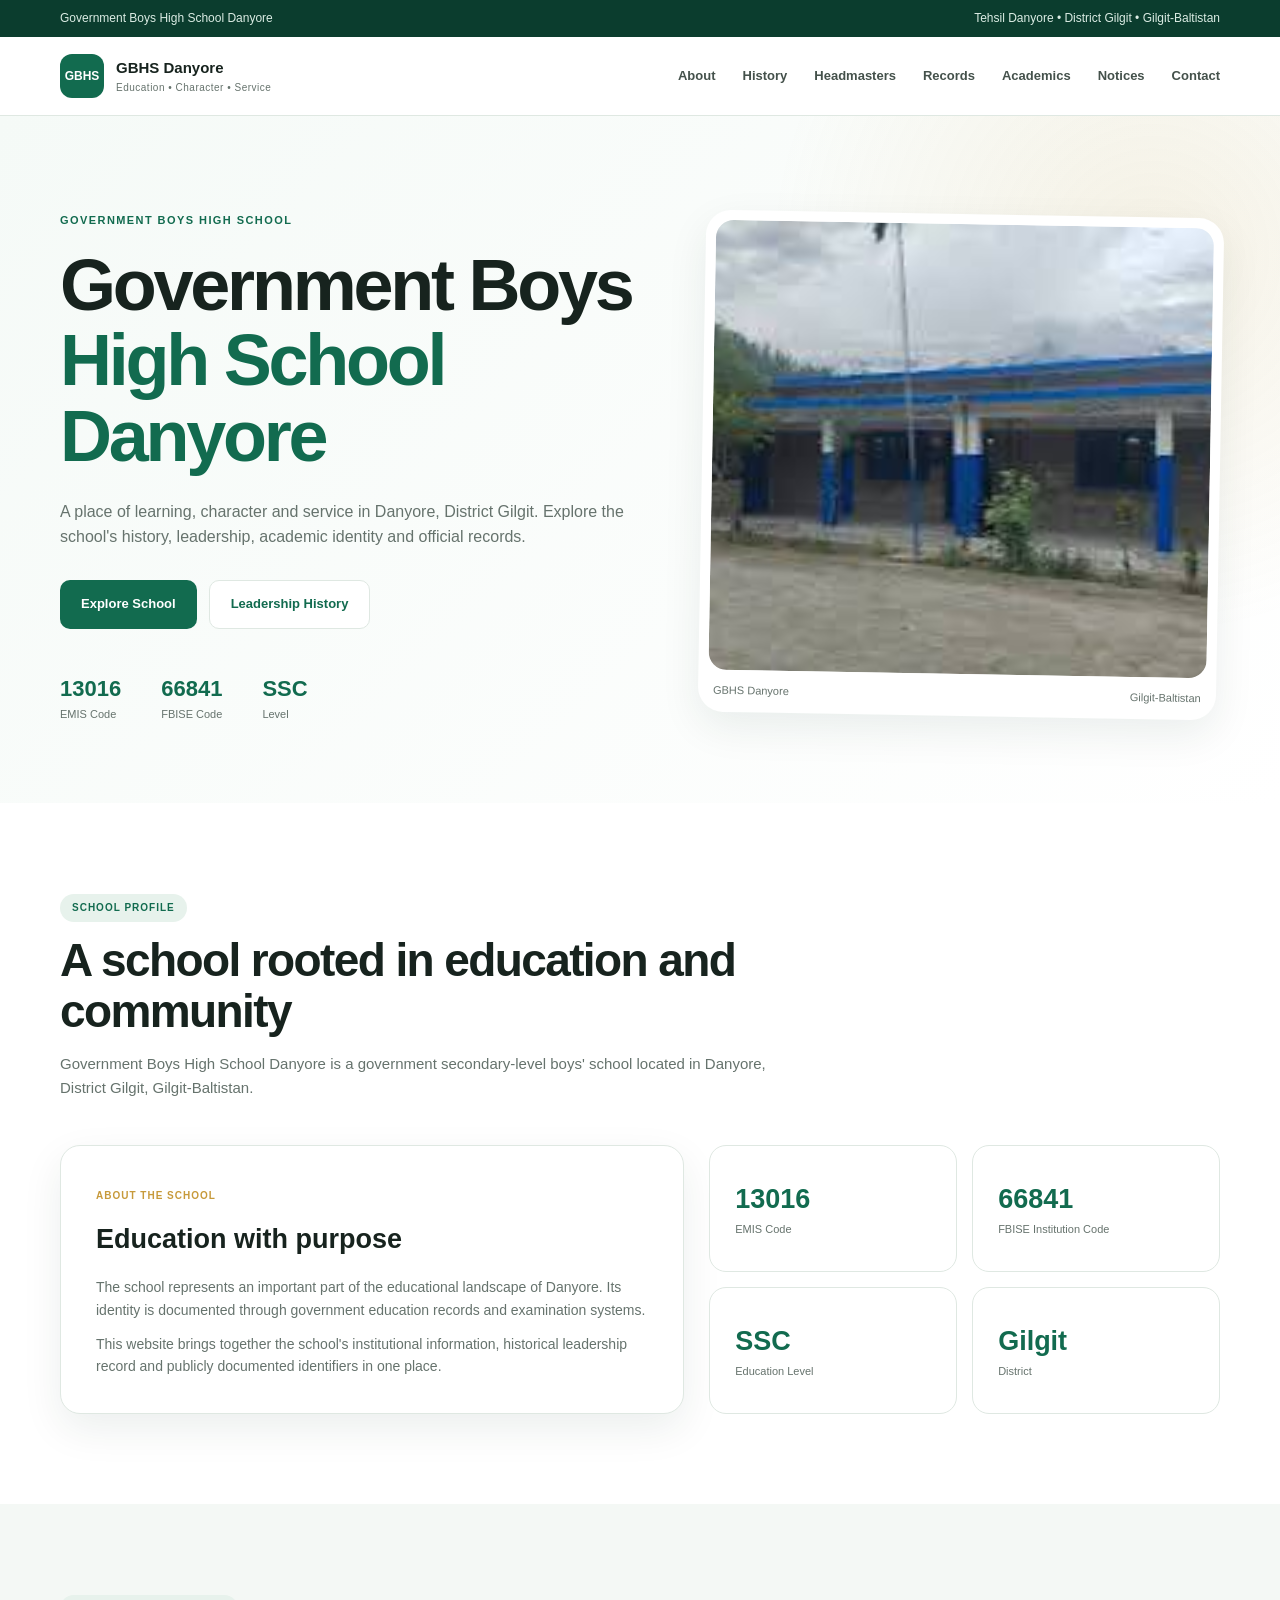
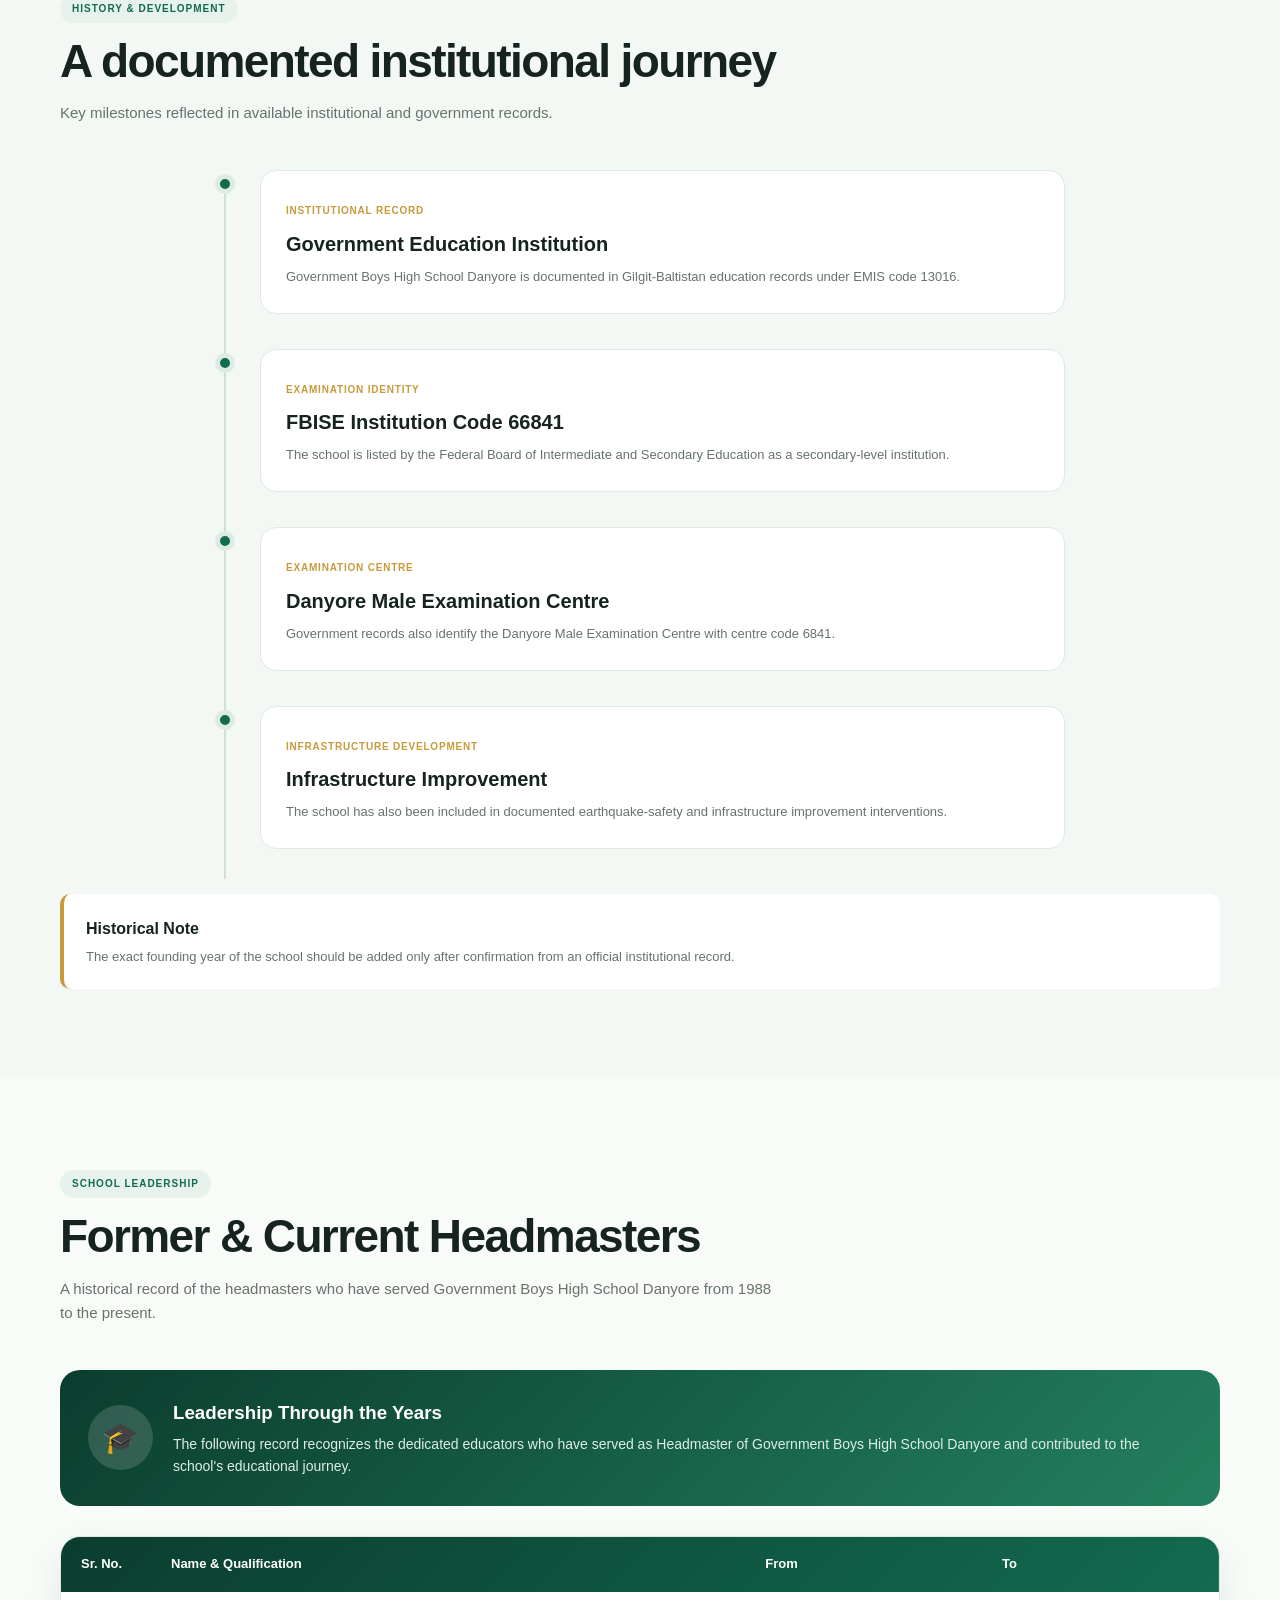
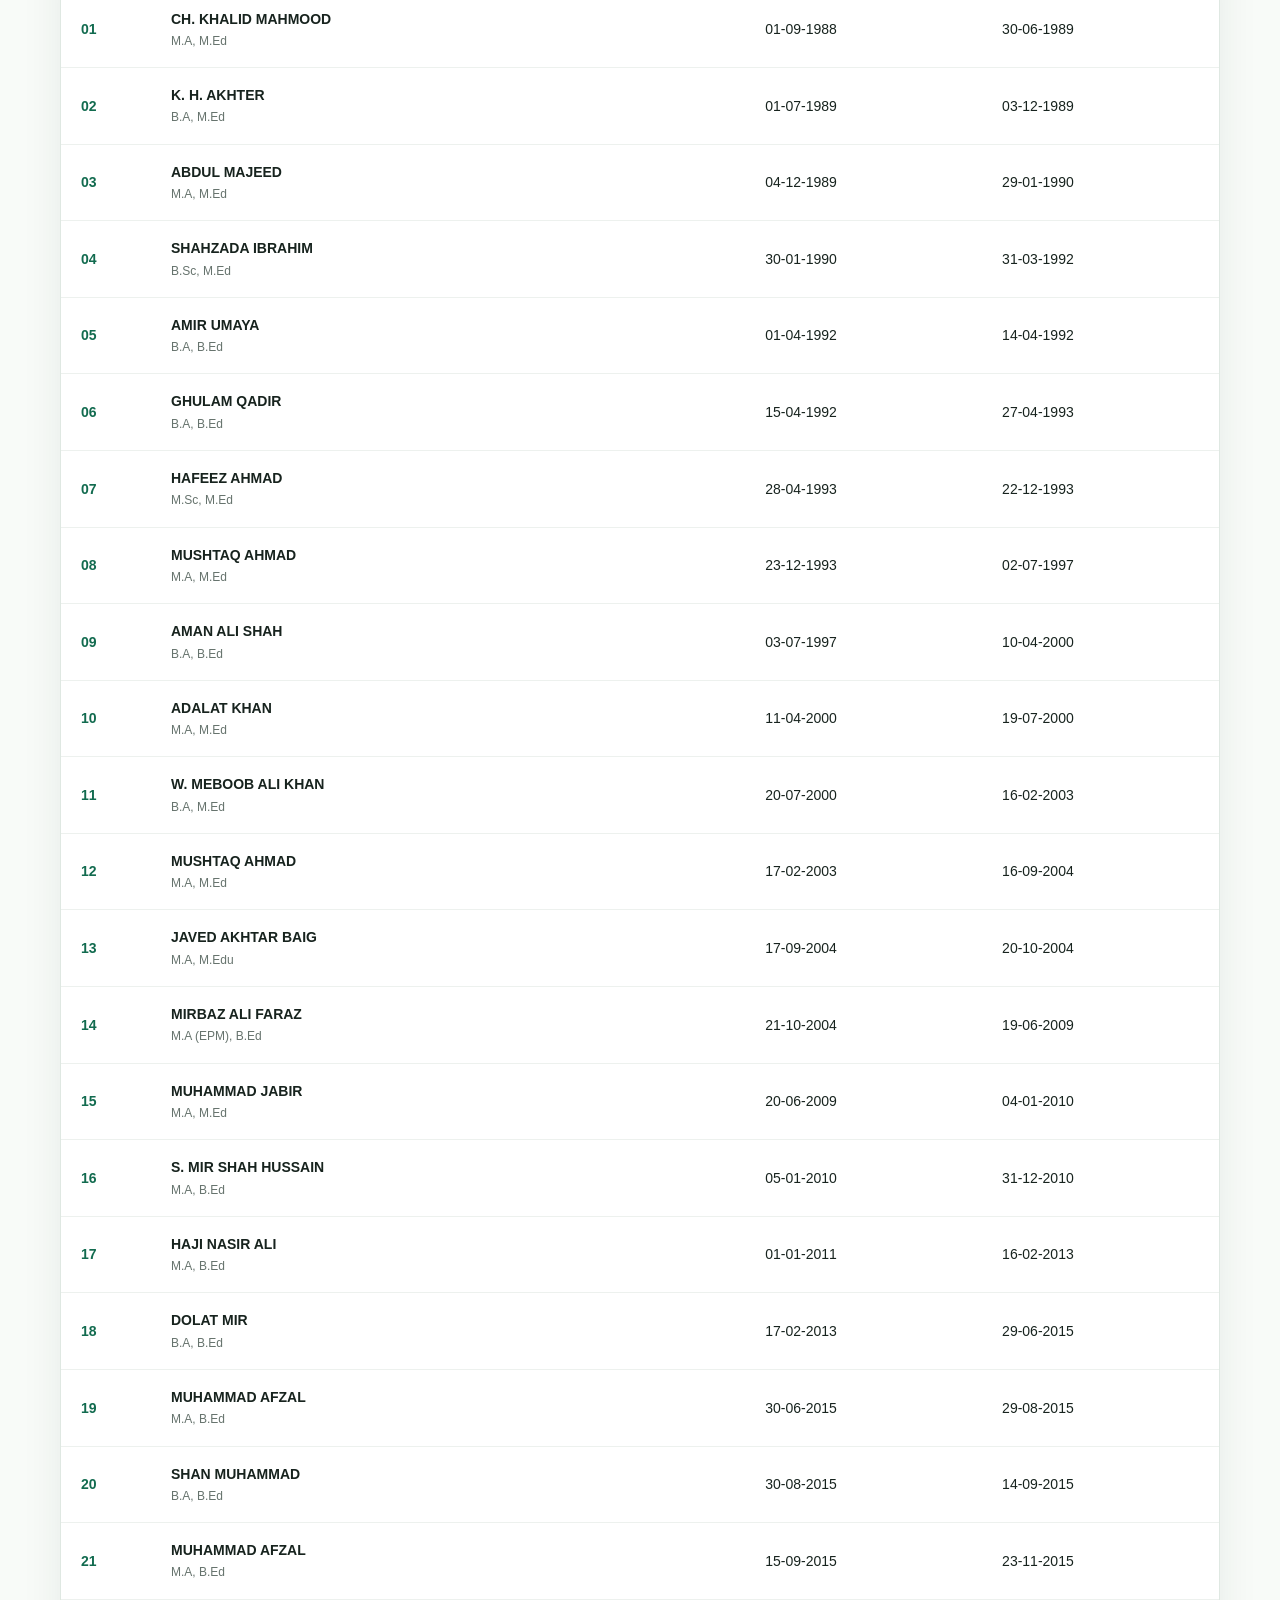
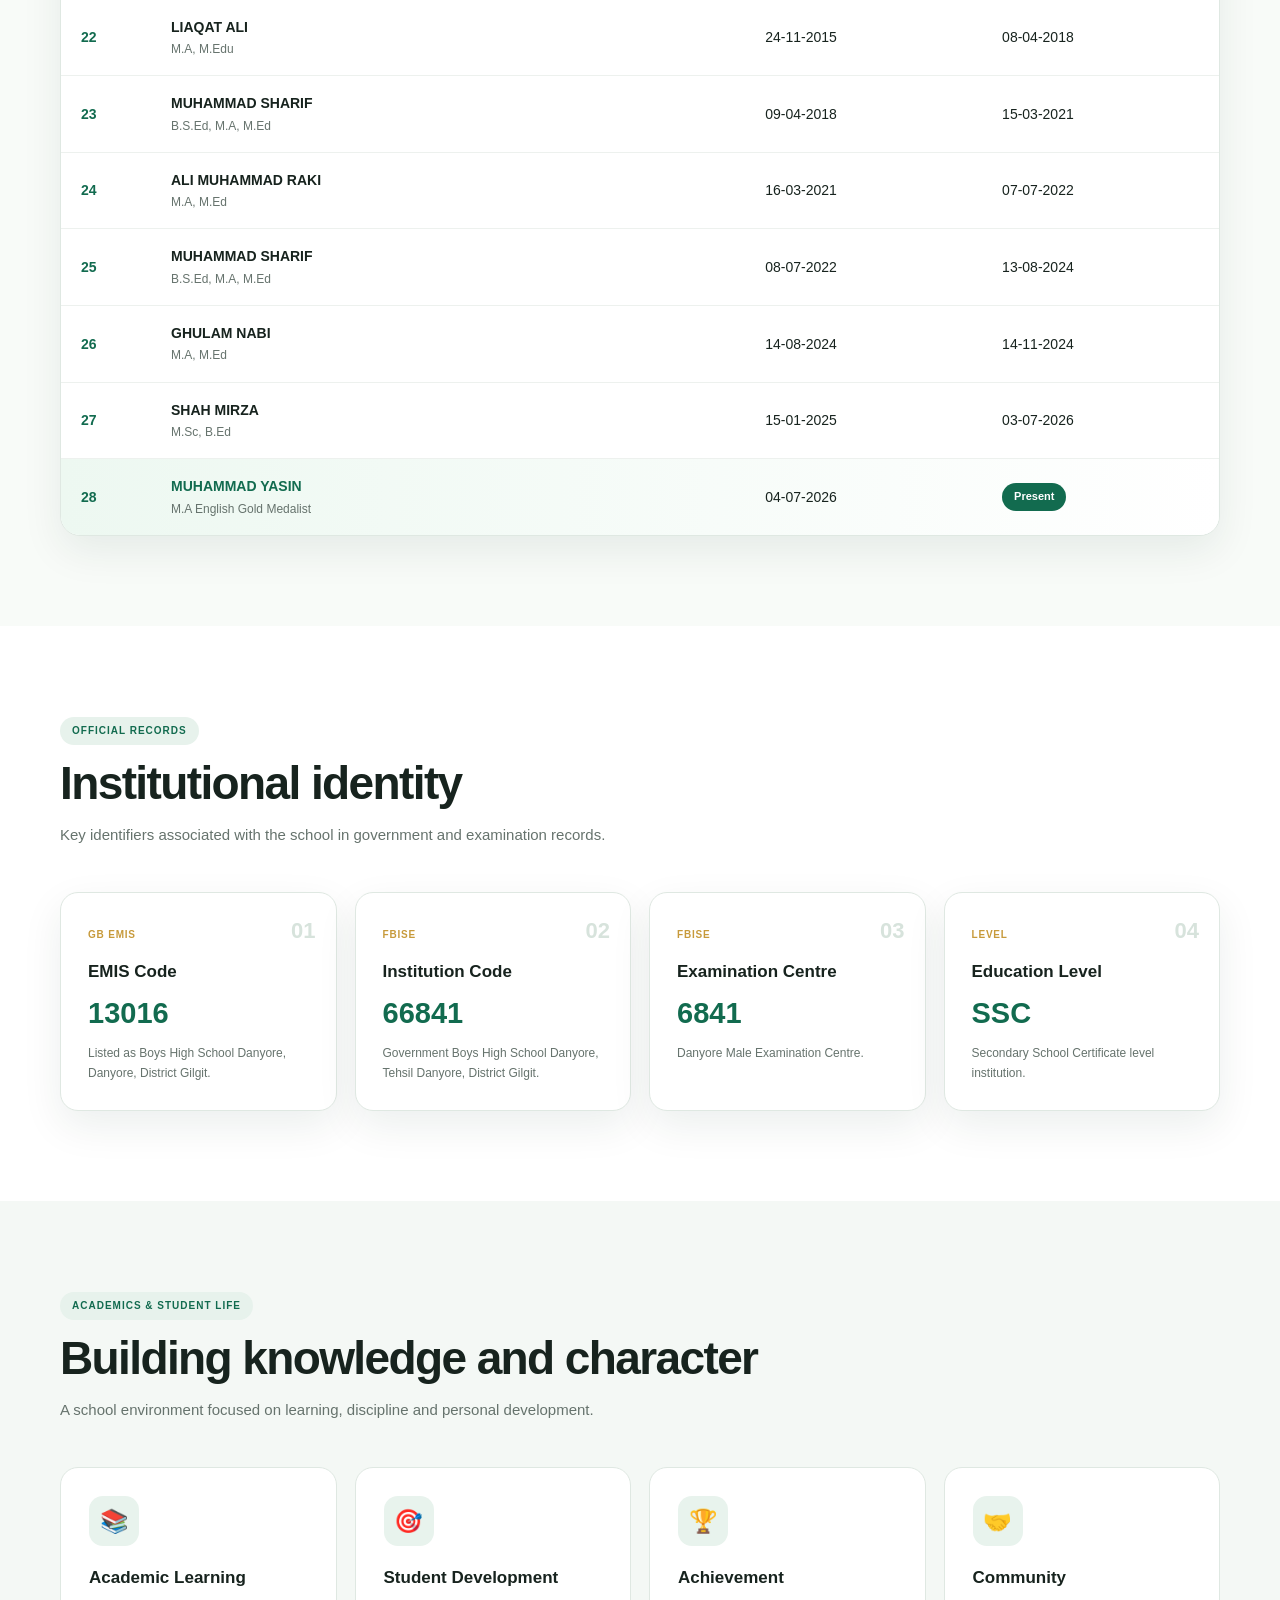
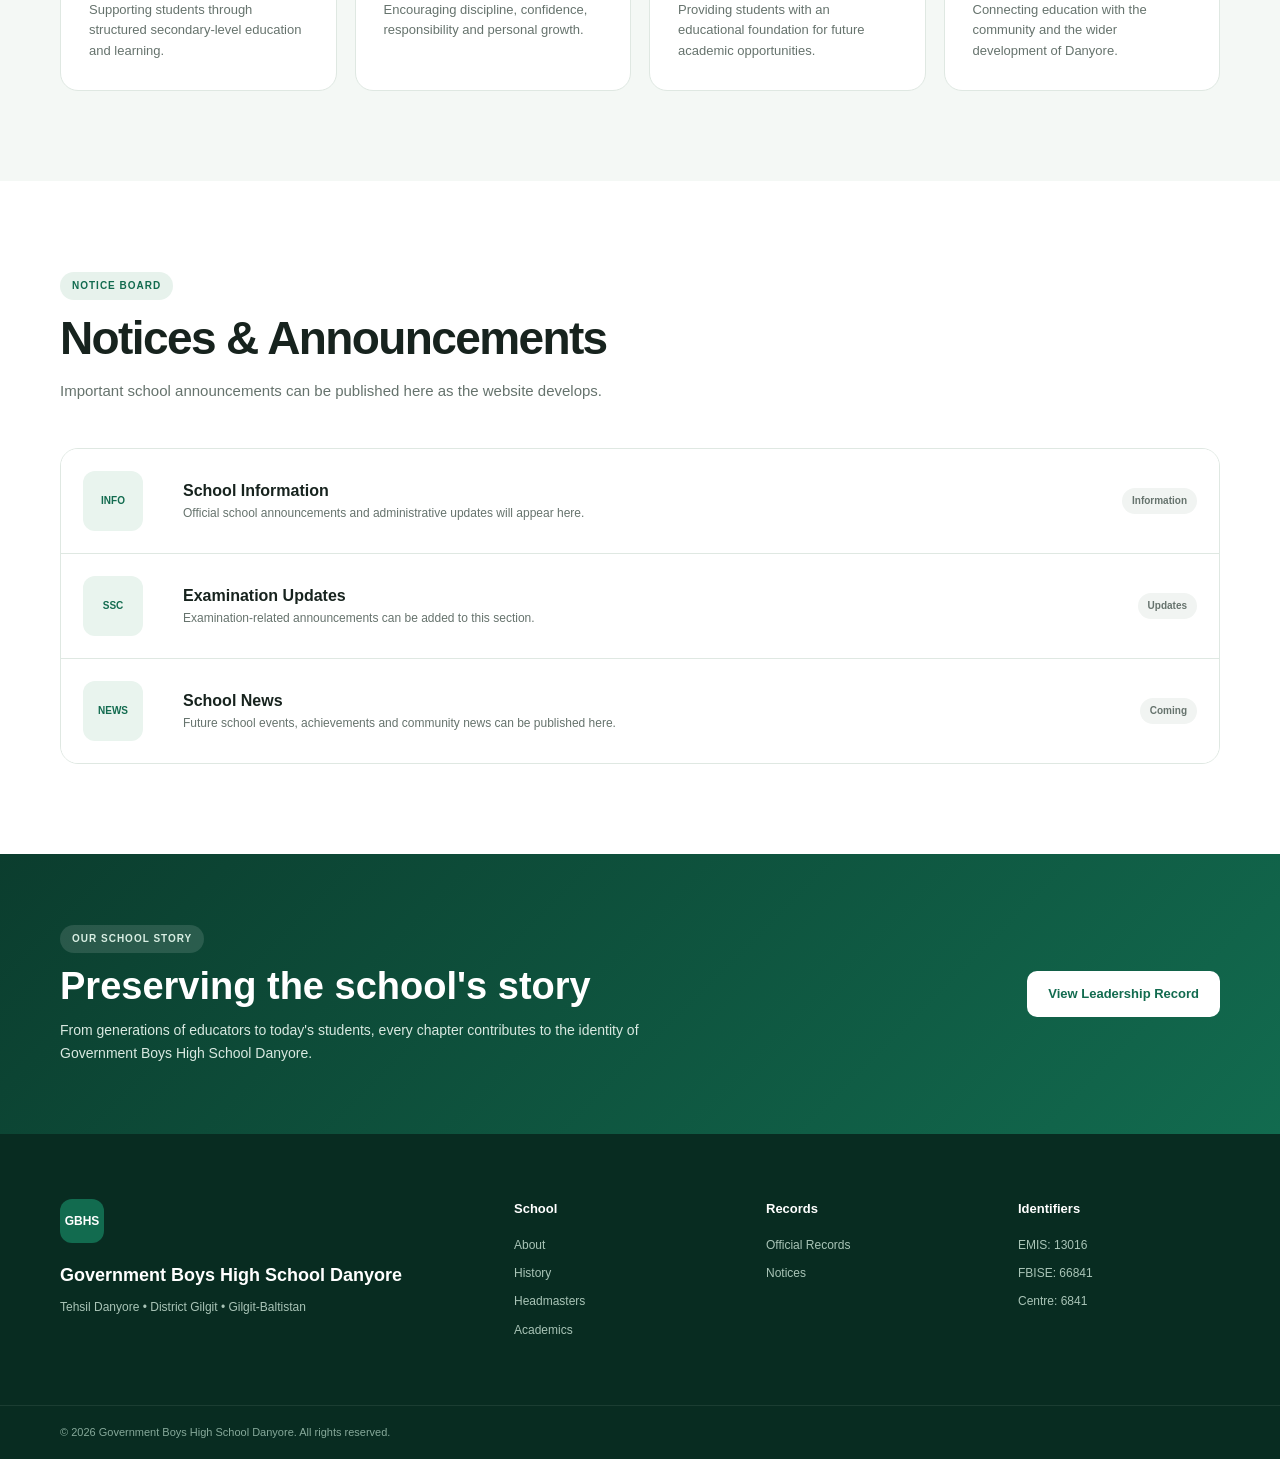
==== commit 7dab5557: "phot and headmasters data added" ====
--- a/index.html
+++ b/index.html
@@ -166,7 +166,7 @@
             <div class="hero-image">
 
                 <img
-                    src="assets/danyore-school.jpg"
+                    src="./assets/Govt. Boys High School Danyore.jfif"
                     alt="Government Boys High School Danyore"
                     onerror="
                     this.style.display='none';
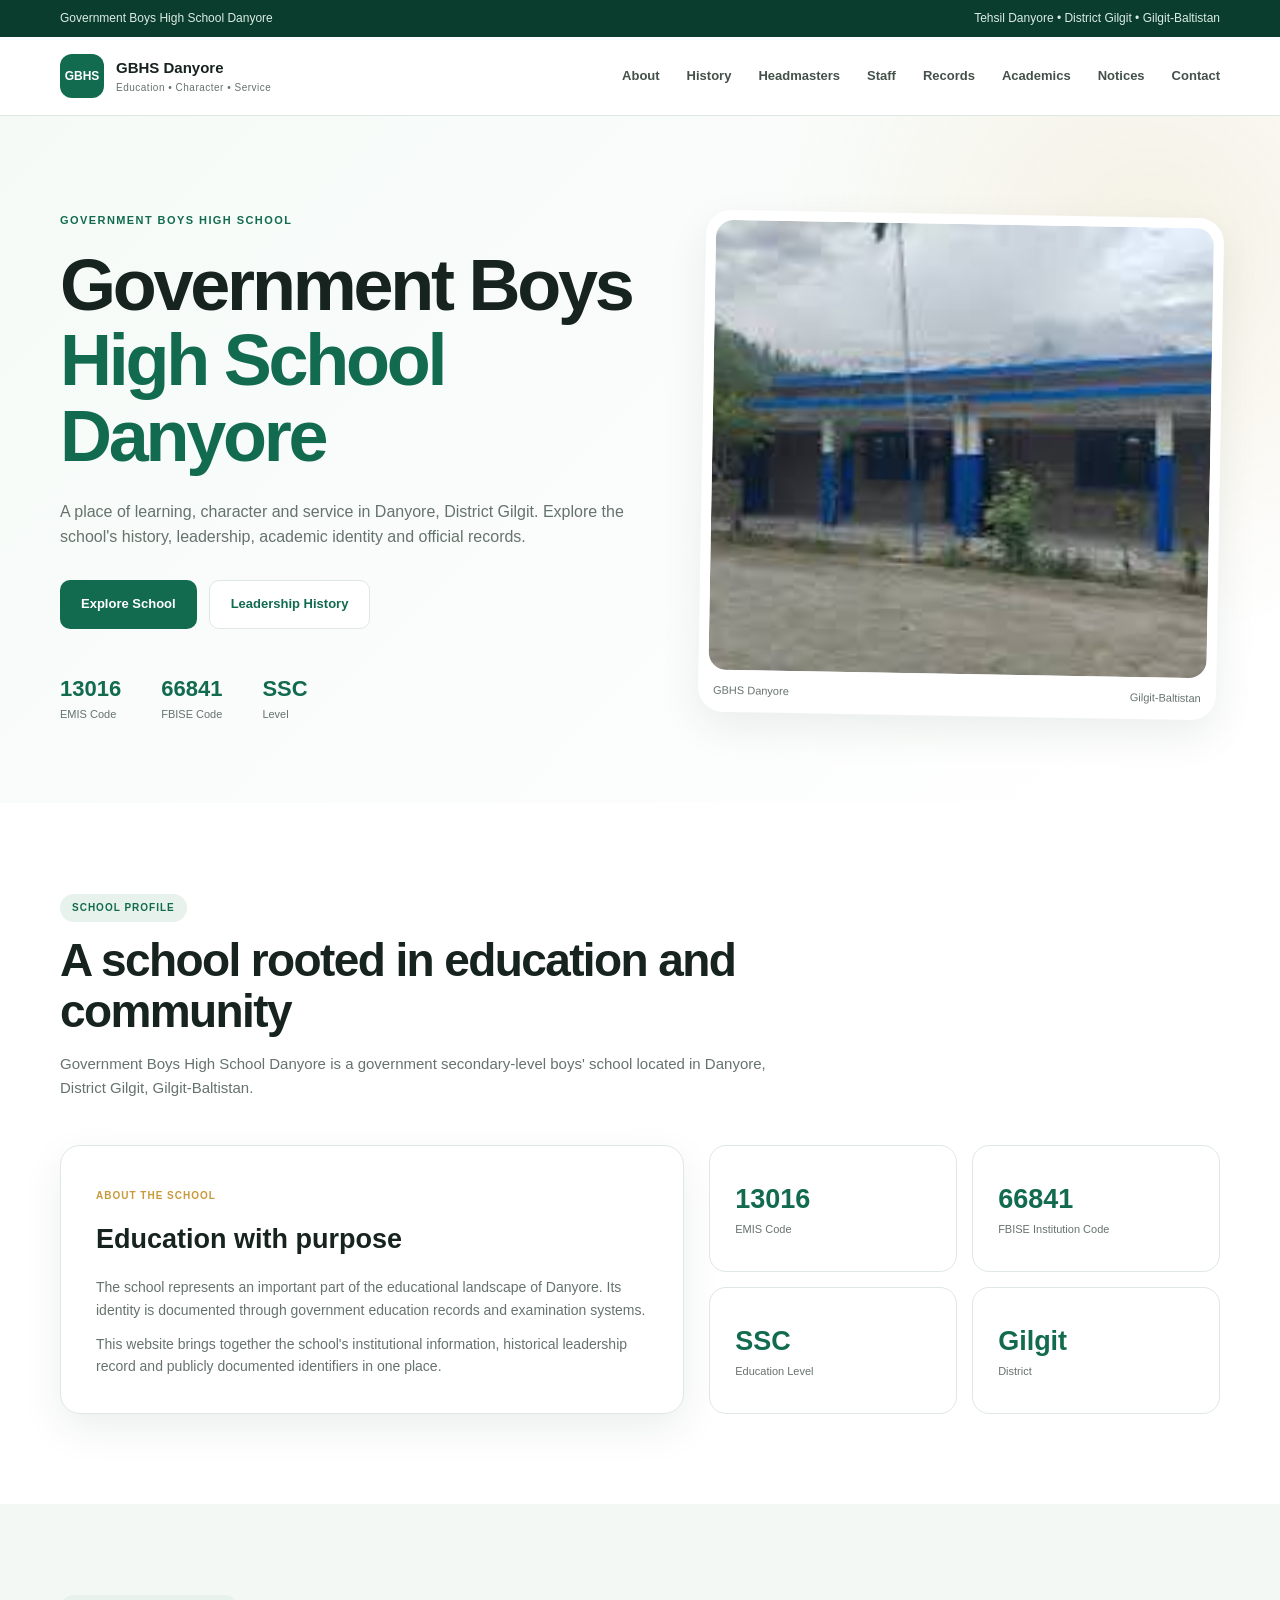
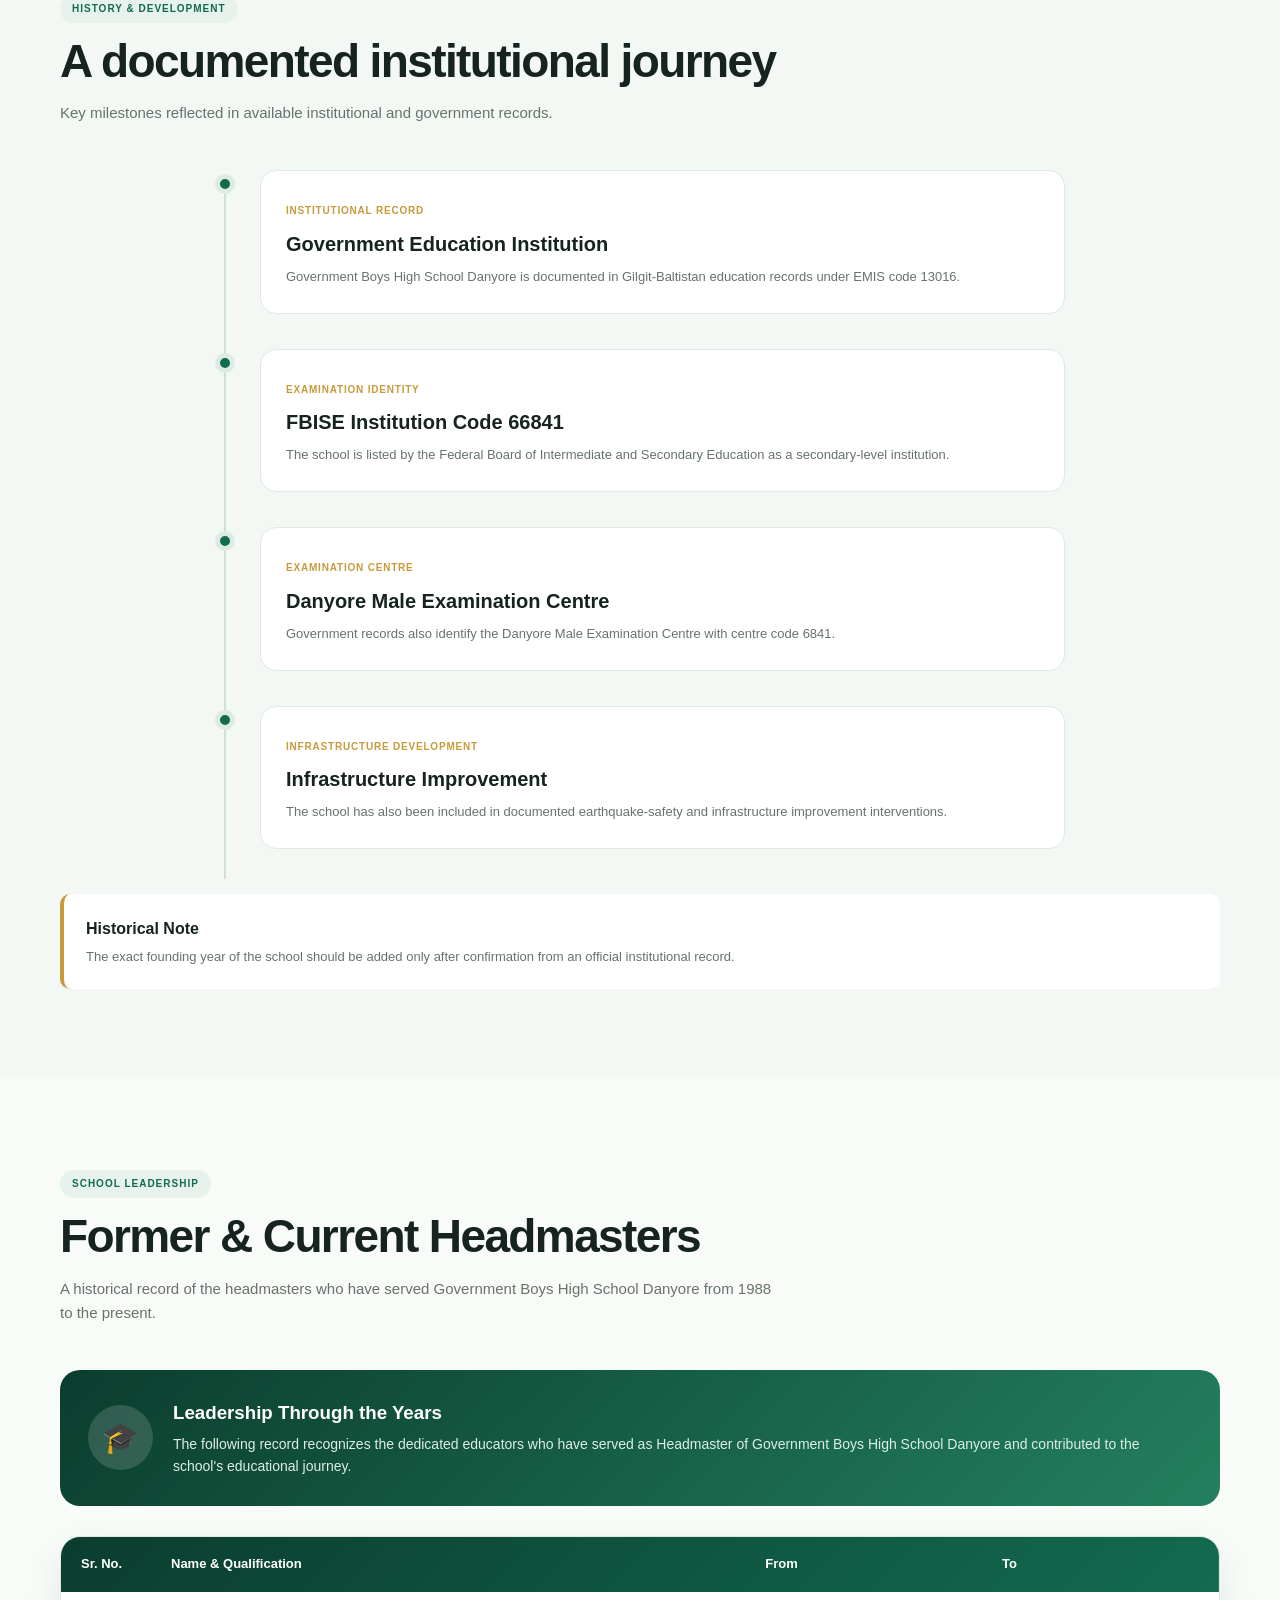
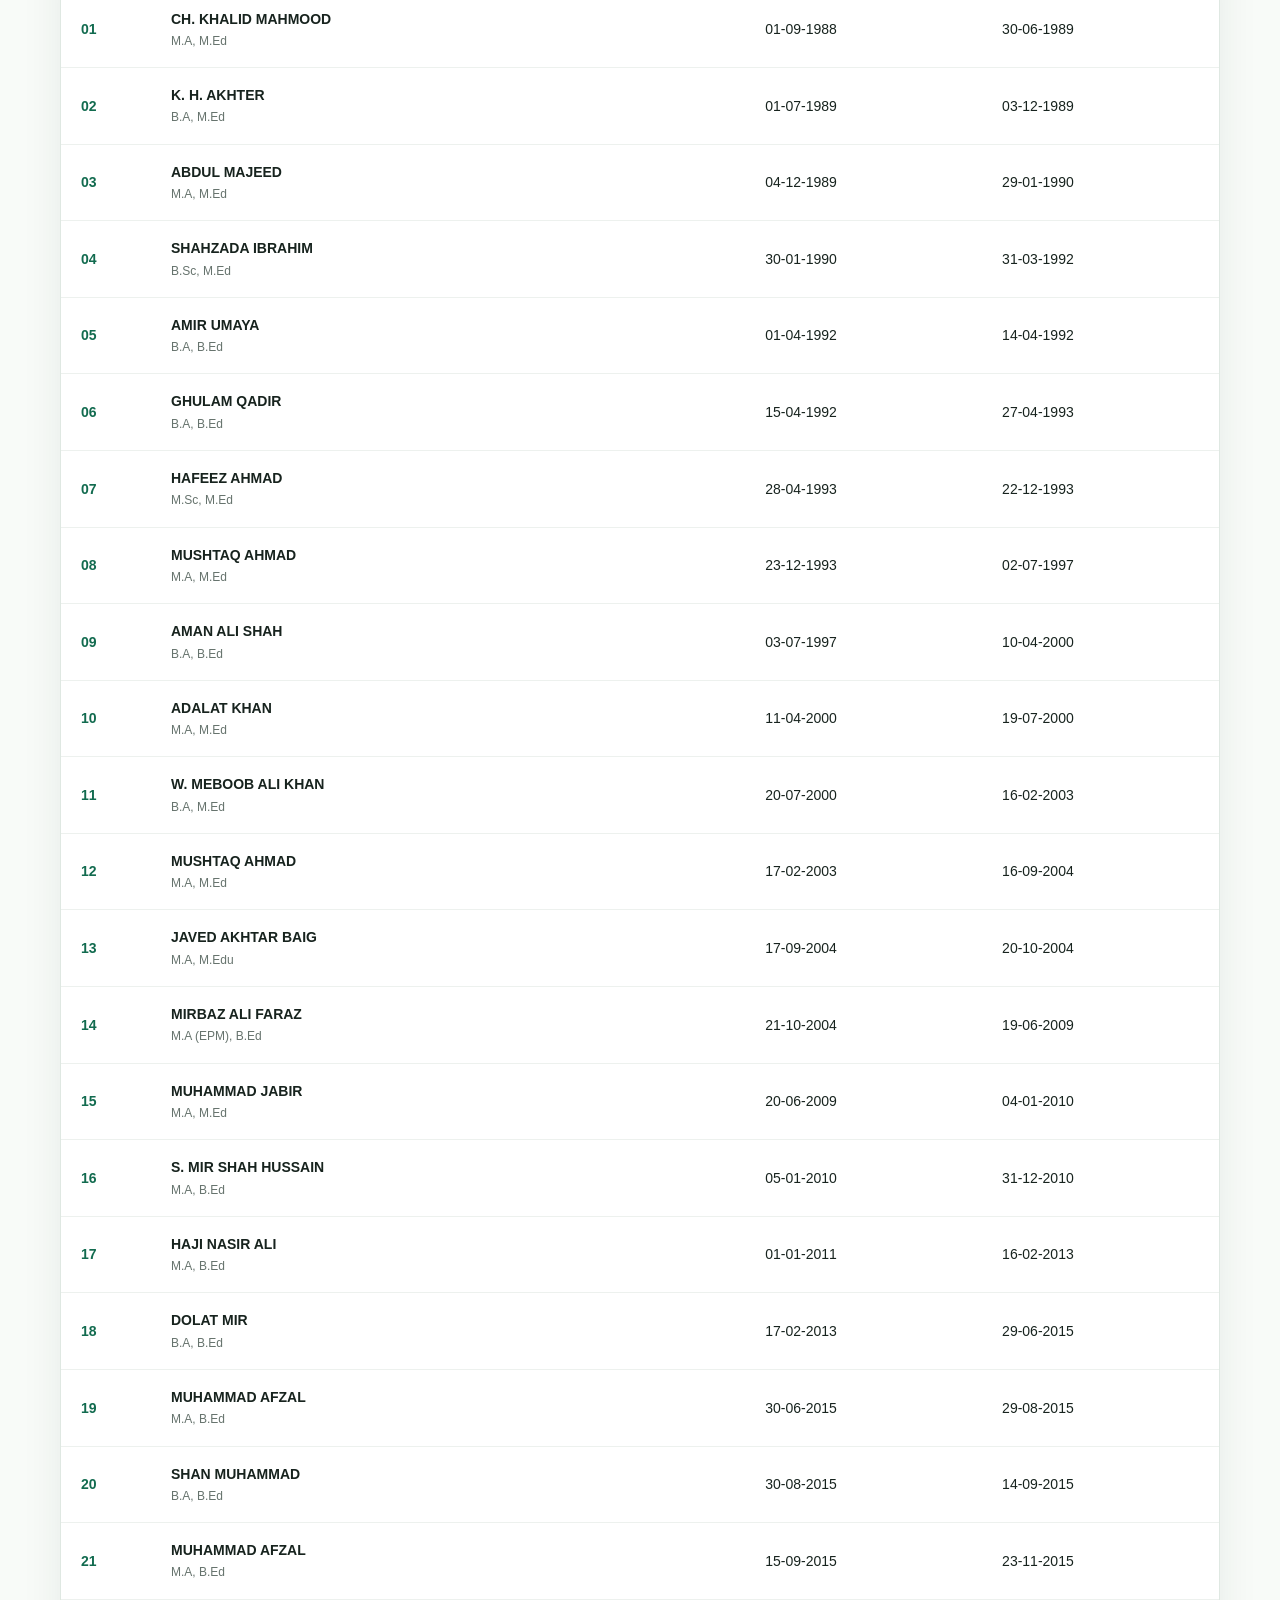
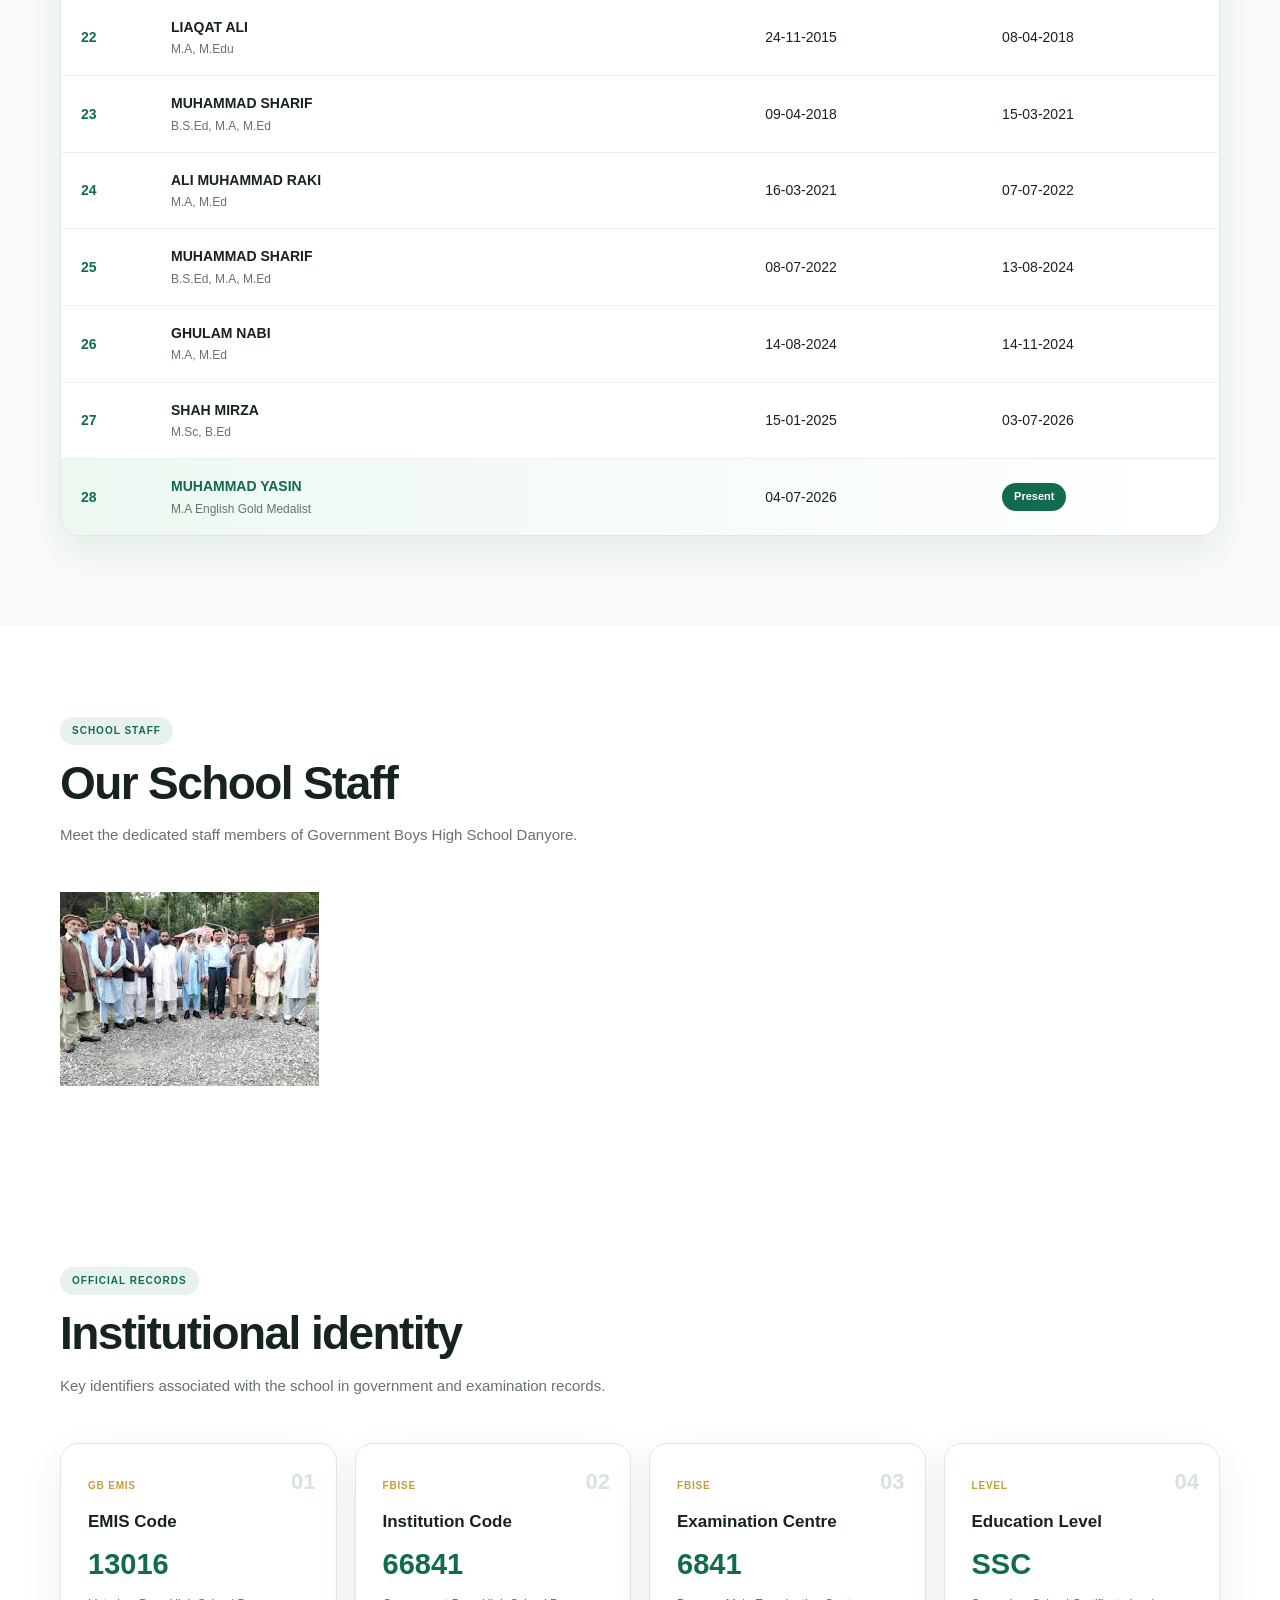
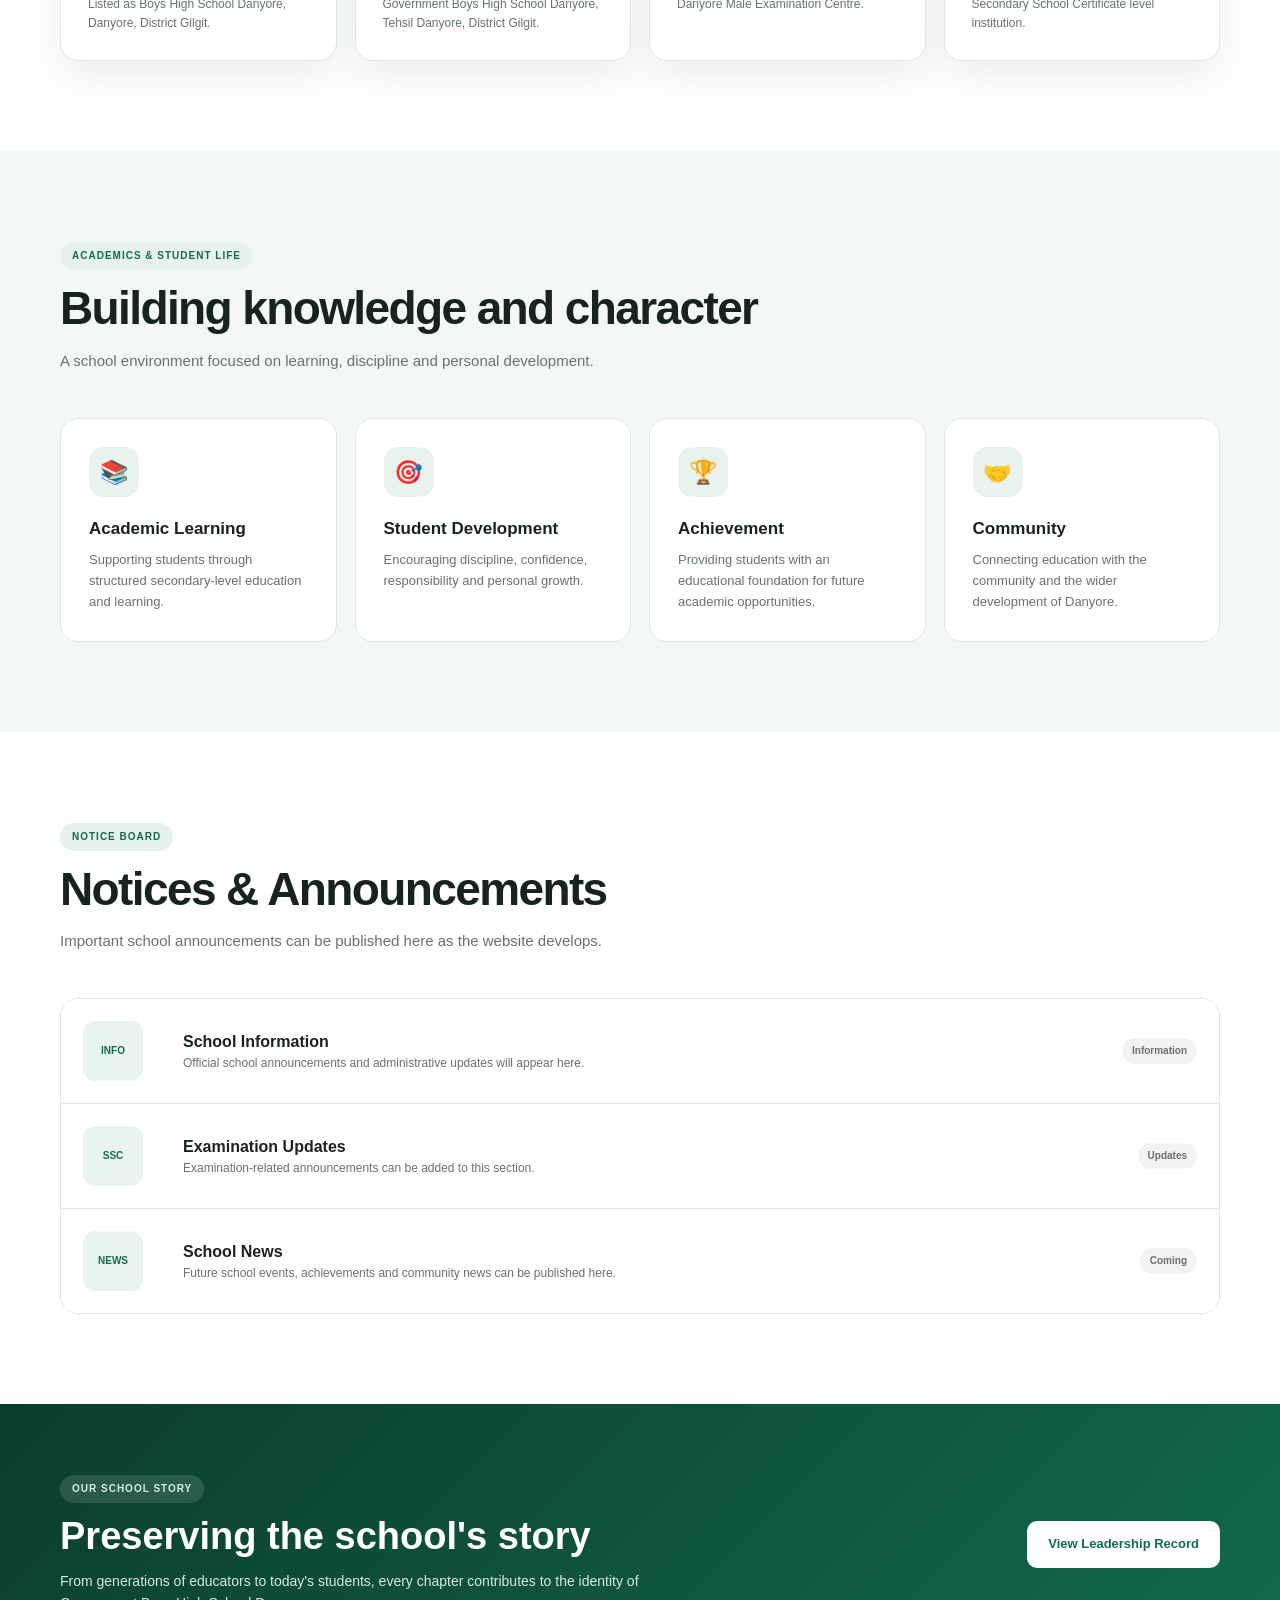
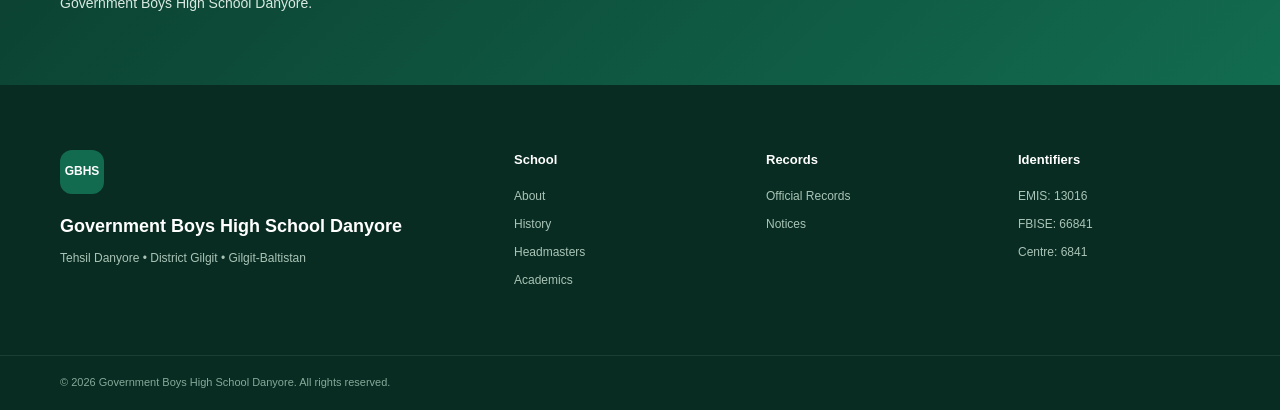
==== commit d0937f7c: "phot and headmasters data added and new page" ====
--- a/index.html
+++ b/index.html
@@ -81,6 +81,8 @@
             <a href="#history">History</a>
 
             <a href="#headmasters">Headmasters</a>
+
+            <a href="staff.html">Staff</a>      
 
             <a href="#records">Records</a>
 
@@ -894,6 +896,45 @@
 
 </section>
 
+<!-- =====================================================
+     STAFF
+===================================================== -->
+
+<section class="section staff-section" id="staff">
+
+    <div class="container">
+
+        <div class="section-heading">
+
+            <span class="section-badge">
+                SCHOOL STAFF
+            </span>
+
+            <h2>
+                Our School Staff
+            </h2>
+
+            <p>
+                Meet the dedicated staff members of
+                Government Boys High School Danyore.
+            </p>
+
+        </div>
+
+
+        <div class="staff-photo-card">
+
+            <img
+                src="assets/School Staff.jfif"
+                alt="Government Boys High School Danyore Staff"
+            >
+
+        </div>
+
+    </div>
+
+</section>
+
 
 <!-- =====================================================
      OFFICIAL RECORDS
